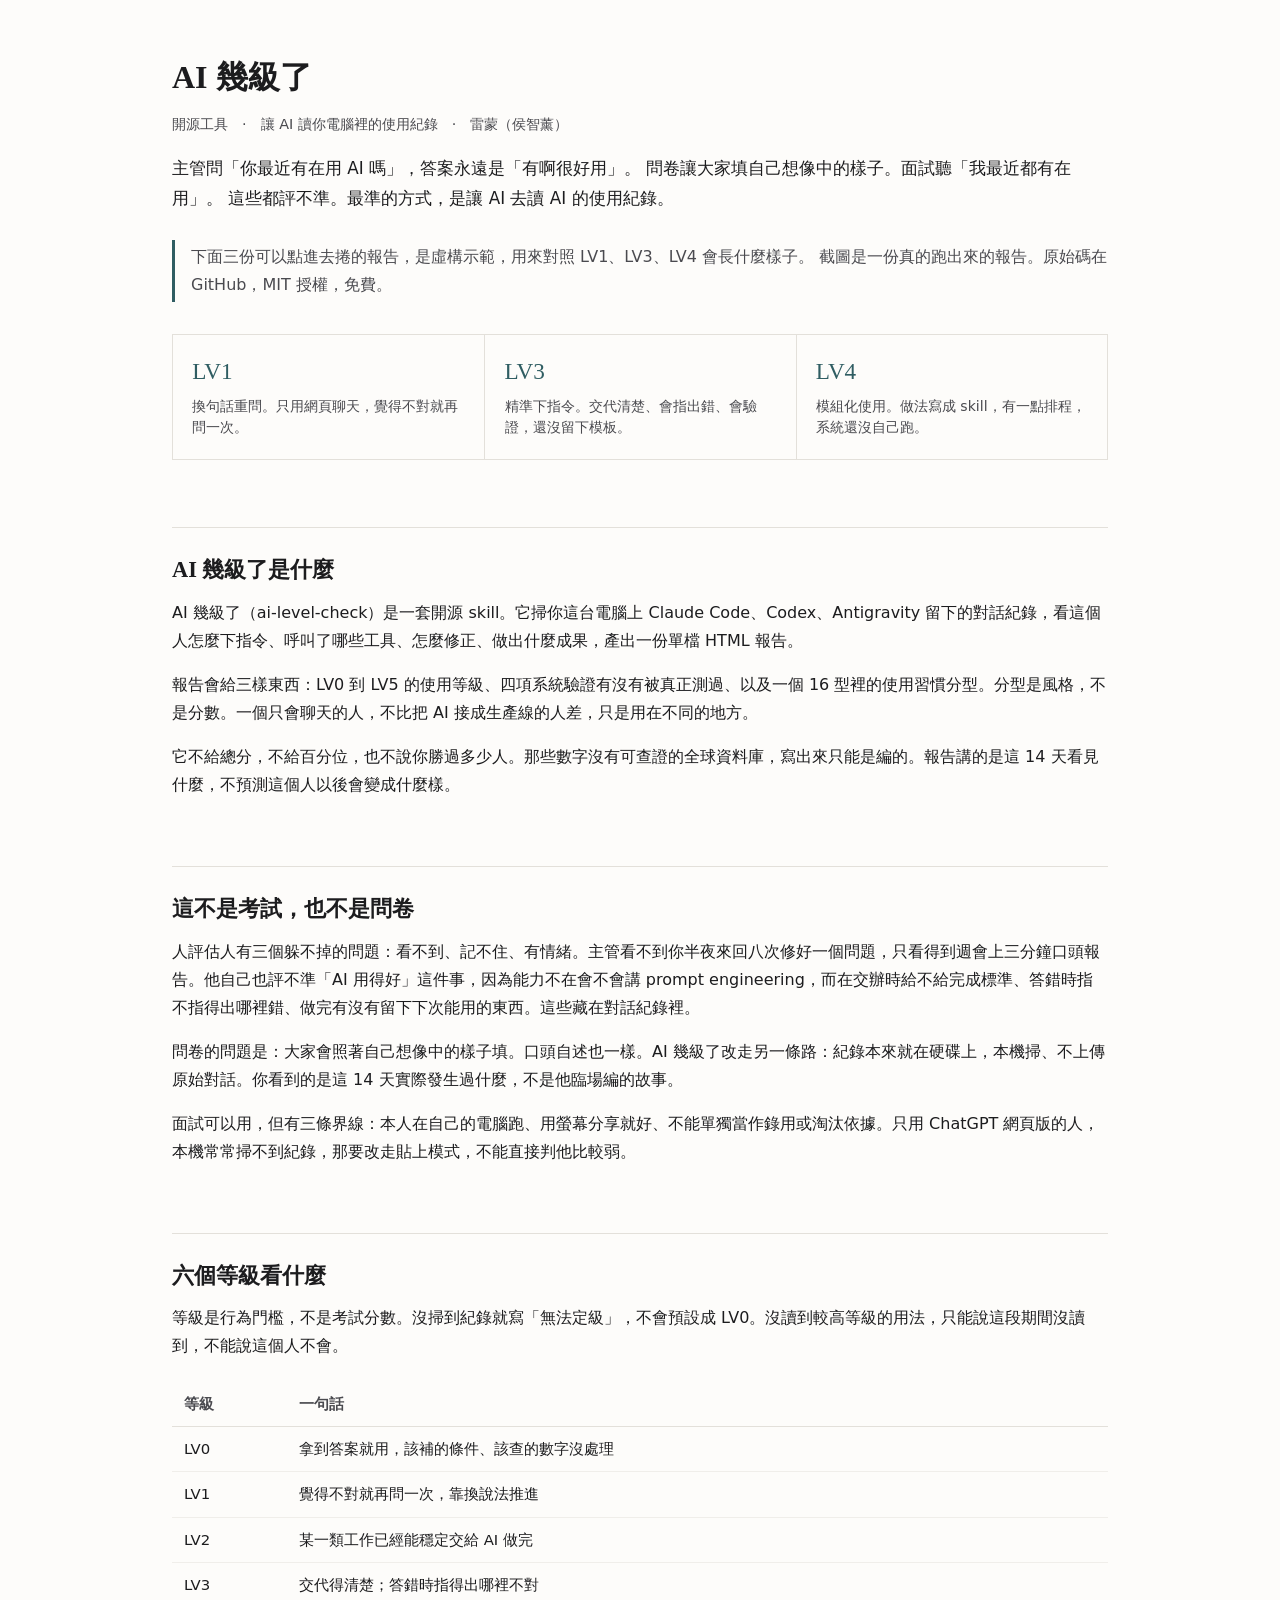
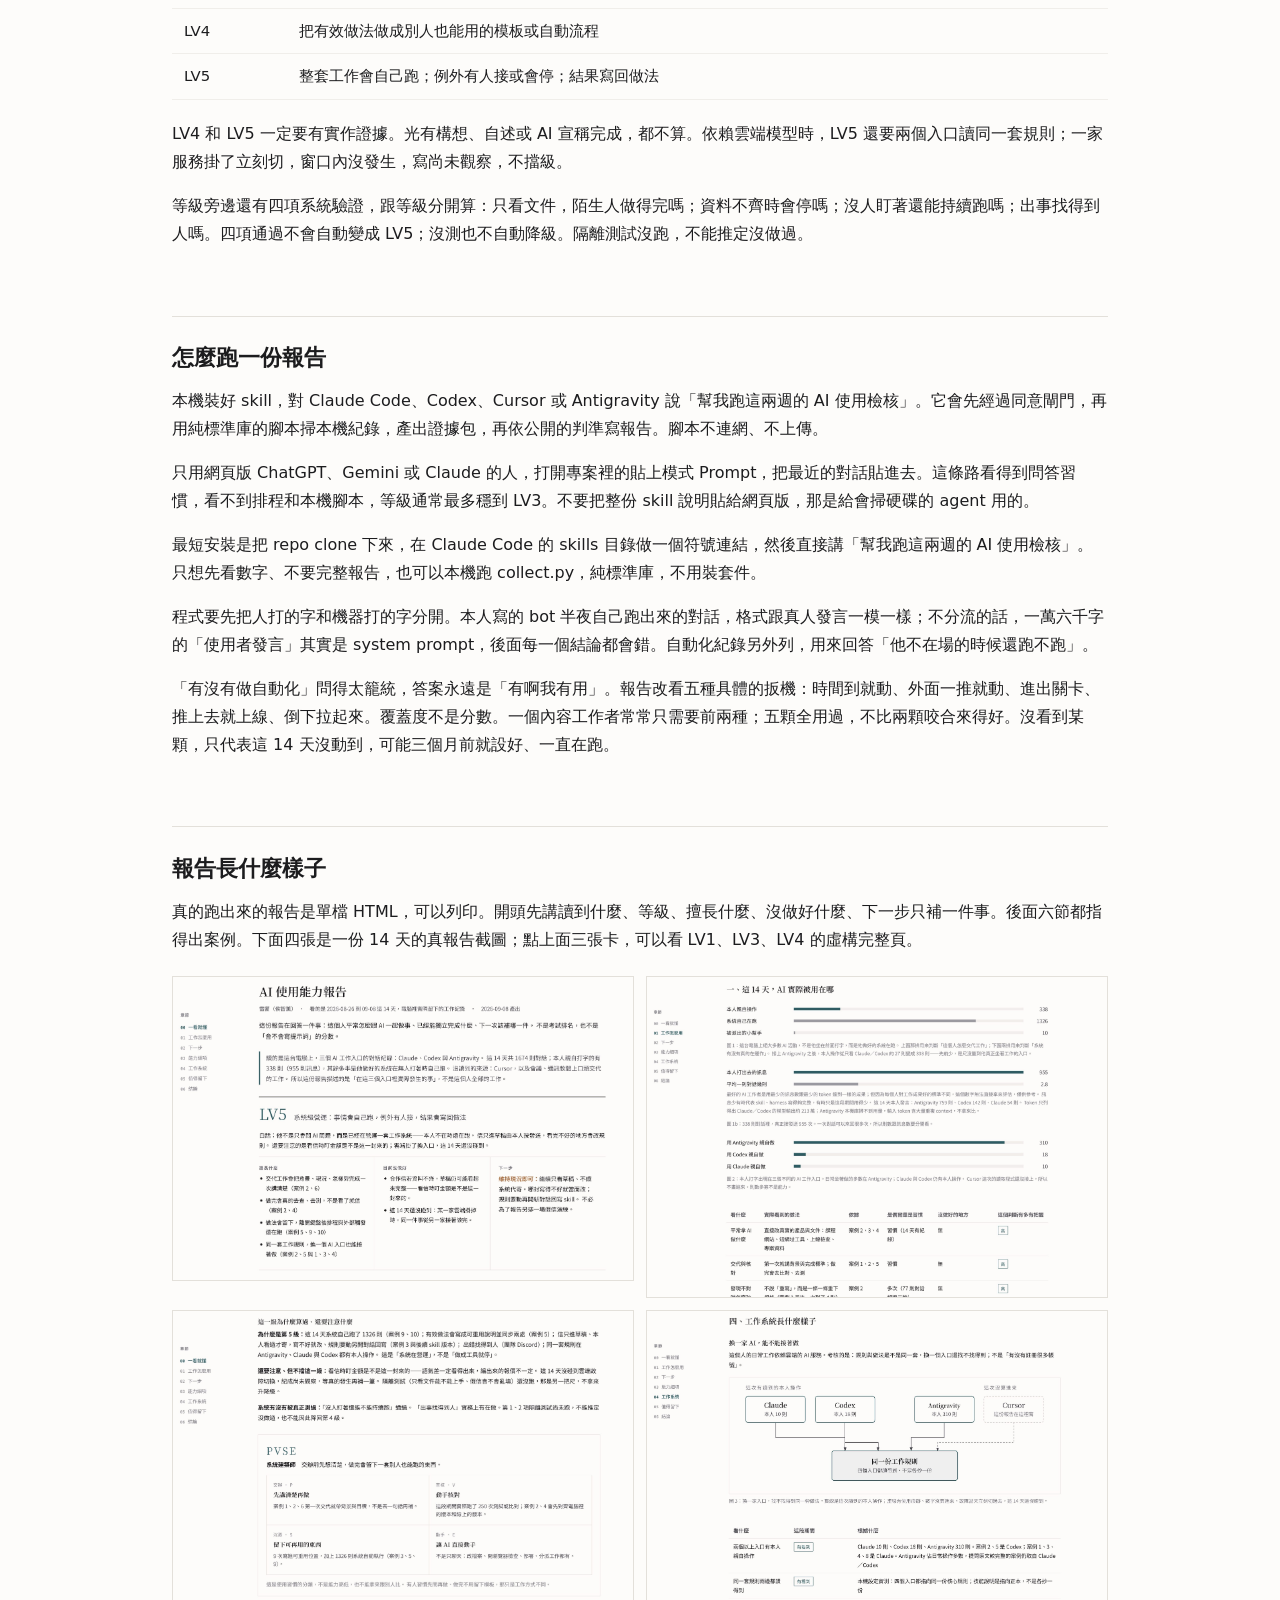
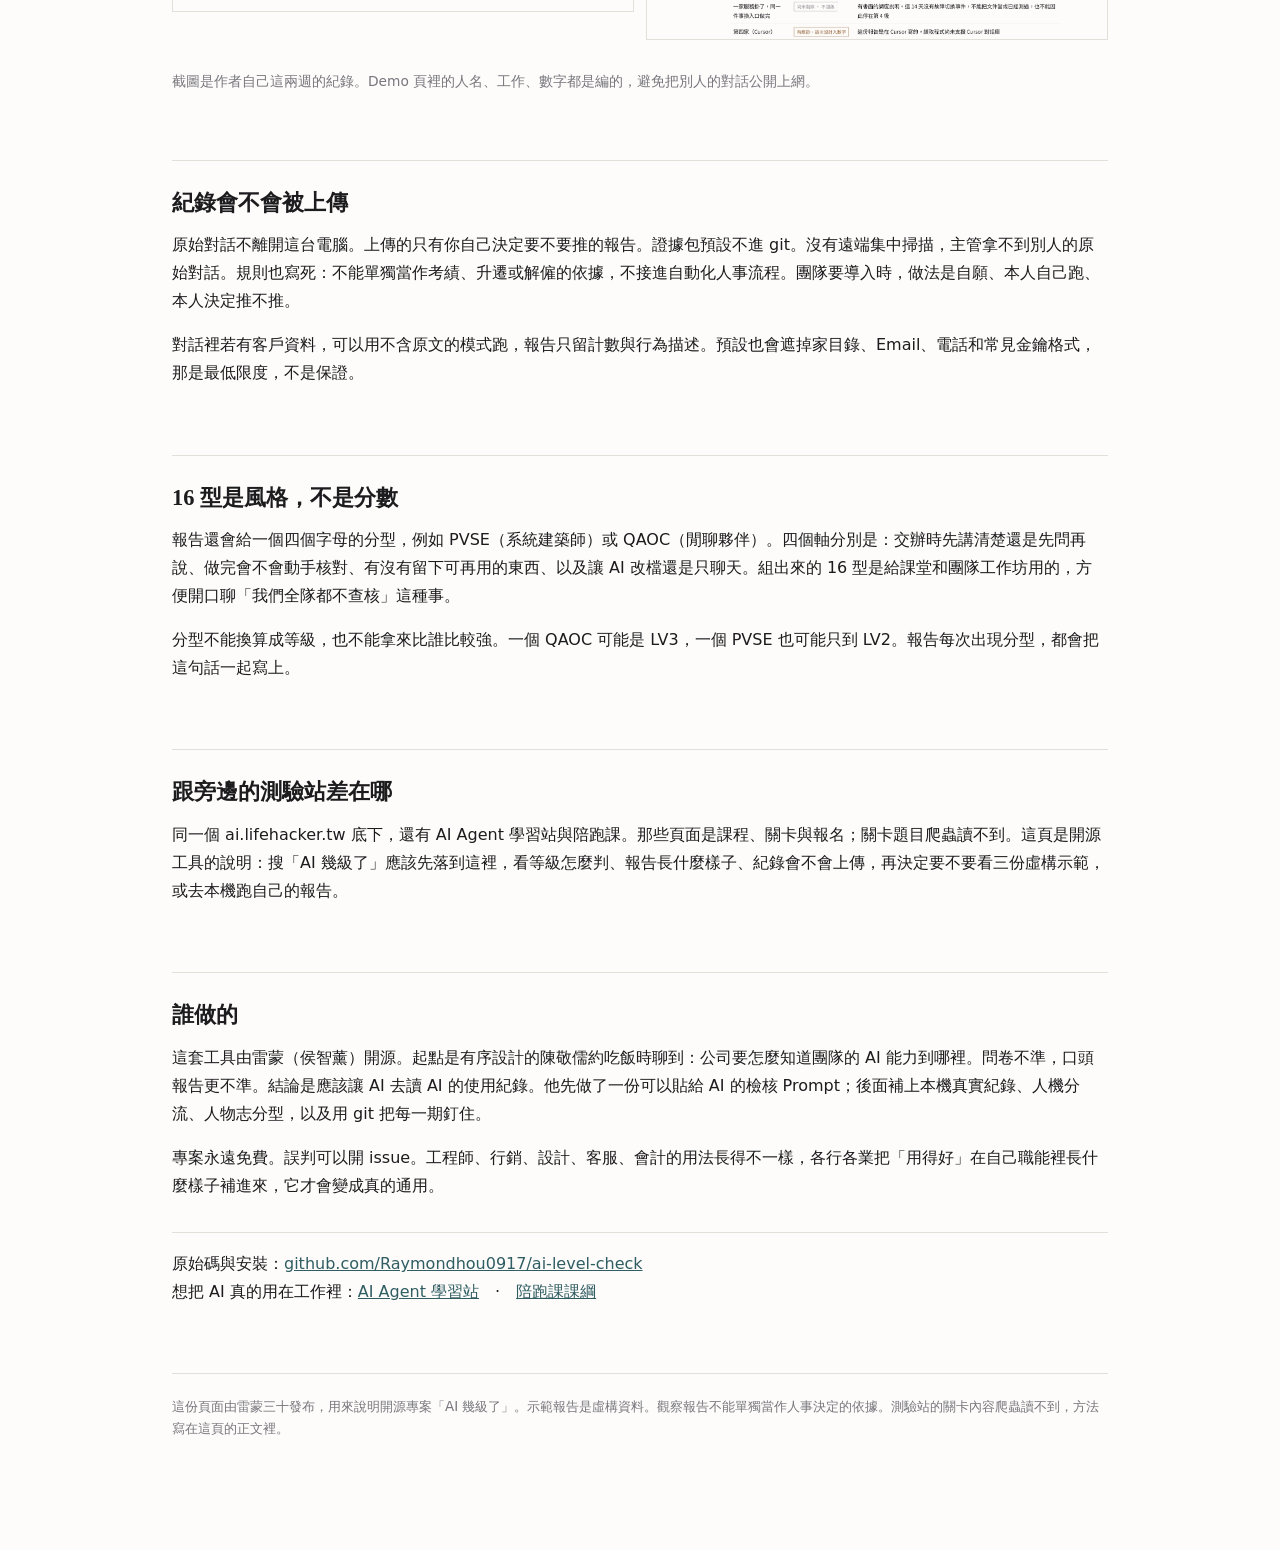
==== docs/index.html @ f547d90b "0.4.2：補公開 Demo 入口頁與 Antigravity 來源 讓「AI 幾級了」能被搜到、被引用；真報告與證據包仍不進版控。  Co-authored-by: Cursor <cursorag" ====
<!DOCTYPE html>
<html lang="zh-Hant">
<head>
<meta charset="utf-8">
<meta name="viewport" content="width=device-width, initial-scale=1">
<meta name="robots" content="index,follow">
<meta name="ai-content-signal" content="search=yes, ai-input=yes, ai-train=yes">
<meta name="description" content="AI 幾級了：讓 AI 去讀你電腦裡的使用紀錄，產出有案例、可追溯的能力報告。開源、免費，不是問卷也不是排名。">
<title>AI 幾級了｜讓 AI 讀你的使用紀錄</title>
<link rel="canonical" href="https://ai.lifehacker.tw/reports/ai-level-check-demo/">
<link rel="sitemap" type="application/xml" href="https://ai.lifehacker.tw/reports/ai-level-check-demo/sitemap.xml">
<meta property="og:type" content="website">
<meta property="og:locale" content="zh_TW">
<meta property="og:title" content="AI 幾級了｜讓 AI 讀你的使用紀錄">
<meta property="og:description" content="掃本機 Claude Code、Codex、Antigravity 的對話紀錄，產出 LV0–LV5 報告。開源免費，不是問卷。">
<meta property="og:url" content="https://ai.lifehacker.tw/reports/ai-level-check-demo/">
<meta property="og:image" content="https://ai.lifehacker.tw/reports/ai-level-check-demo/screenshots/01-overview.jpg">
<meta property="og:site_name" content="雷蒙三十">
<meta name="author" content="侯智薰（雷蒙）">
<link rel="stylesheet" href="assets/report.css">
<script type="application/ld+json">
{
  "@context": "https://schema.org",
  "@graph": [
    {
      "@type": "WebPage",
      "@id": "https://ai.lifehacker.tw/reports/ai-level-check-demo/#webpage",
      "url": "https://ai.lifehacker.tw/reports/ai-level-check-demo/",
      "name": "AI 幾級了",
      "inLanguage": "zh-Hant-TW",
      "description": "讓 AI 讀本機使用紀錄，產出有證據的 AI 使用能力報告。",
      "isPartOf": { "@id": "https://ai.lifehacker.tw/#website" },
      "author": { "@id": "https://raymondhouch.com/#person" },
      "publisher": { "@id": "https://lifehacker.tw/#organization" },
      "datePublished": "2026-09-08",
      "dateModified": "2026-09-08"
    },
    {
      "@type": "SoftwareSourceCode",
      "name": "AI 幾級了 ai-level-check",
      "codeRepository": "https://github.com/Raymondhou0917/ai-level-check",
      "license": "https://opensource.org/licenses/MIT",
      "programmingLanguage": "Python",
      "author": { "@id": "https://raymondhouch.com/#person" }
    },
    {
      "@type": "WebSite",
      "@id": "https://ai.lifehacker.tw/#website",
      "name": "AI Agent 學習站",
      "url": "https://ai.lifehacker.tw/",
      "inLanguage": "zh-Hant-TW",
      "publisher": { "@id": "https://lifehacker.tw/#organization" }
    },
    {
      "@type": "Organization",
      "@id": "https://lifehacker.tw/#organization",
      "name": "雷蒙三十",
      "url": "https://lifehacker.tw/",
      "founder": { "@id": "https://raymondhouch.com/#person" }
    },
    {
      "@type": "Person",
      "@id": "https://raymondhouch.com/#person",
      "name": "侯智薰",
      "alternateName": ["雷蒙", "Raymond Hou"],
      "url": "https://raymondhouch.com/",
      "jobTitle": "創辦人／數位工作顧問",
      "sameAs": [
        "https://raymondhouch.com/",
        "https://github.com/Raymondhou0917",
        "https://www.youtube.com/c/yuiraymond",
        "https://www.facebook.com/raymondhou0917/",
        "https://www.instagram.com/yuiraymond/",
        "https://www.threads.net/@raymond0917"
      ]
    }
  ]
}
</script>
</head>
<body>
<div class="wrap">
<header>
  <h1>AI 幾級了</h1>
  <p class="meta">開源工具　·　讓 AI 讀你電腦裡的使用紀錄　·　雷蒙（侯智薰）</p>
</header>

<p class="lede">
主管問「你最近有在用 AI 嗎」，答案永遠是「有啊很好用」。
問卷讓大家填自己想像中的樣子。面試聽「我最近都有在用」。
這些都評不準。最準的方式，是讓 AI 去讀 AI 的使用紀錄。
</p>

<p class="scope">
下面三份可以點進去捲的報告，是虛構示範，用來對照 LV1、LV3、LV4 會長什麼樣子。
截圖是一份真的跑出來的報告。原始碼在 GitHub，MIT 授權，免費。
</p>

<div class="demo-cards">
  <a href="lv1.html">
    <p class="lv">LV1</p>
    <p>換句話重問。只用網頁聊天，覺得不對就再問一次。</p>
  </a>
  <a href="lv3.html">
    <p class="lv">LV3</p>
    <p>精準下指令。交代清楚、會指出錯、會驗證，還沒留下模板。</p>
  </a>
  <a href="lv4.html">
    <p class="lv">LV4</p>
    <p>模組化使用。做法寫成 skill，有一點排程，系統還沒自己跑。</p>
  </a>
</div>

<h2 id="what">AI 幾級了是什麼</h2>
<p>
AI 幾級了（ai-level-check）是一套開源 skill。它掃你這台電腦上 Claude Code、Codex、Antigravity 留下的對話紀錄，看這個人怎麼下指令、呼叫了哪些工具、怎麼修正、做出什麼成果，產出一份單檔 HTML 報告。
</p>
<p>
報告會給三樣東西：LV0 到 LV5 的使用等級、四項系統驗證有沒有被真正測過、以及一個 16 型裡的使用習慣分型。分型是風格，不是分數。一個只會聊天的人，不比把 AI 接成生產線的人差，只是用在不同的地方。
</p>
<p>
它不給總分，不給百分位，也不說你勝過多少人。那些數字沒有可查證的全球資料庫，寫出來只能是編的。報告講的是這 14 天看見什麼，不預測這個人以後會變成什麼樣。
</p>

<h2 id="not-a-test">這不是考試，也不是問卷</h2>
<p>
人評估人有三個躲不掉的問題：看不到、記不住、有情緒。主管看不到你半夜來回八次修好一個問題，只看得到週會上三分鐘口頭報告。他自己也評不準「AI 用得好」這件事，因為能力不在會不會講 prompt engineering，而在交辦時給不給完成標準、答錯時指不指得出哪裡錯、做完有沒有留下下次能用的東西。這些藏在對話紀錄裡。
</p>
<p>
問卷的問題是：大家會照著自己想像中的樣子填。口頭自述也一樣。AI 幾級了改走另一條路：紀錄本來就在硬碟上，本機掃、不上傳原始對話。你看到的是這 14 天實際發生過什麼，不是他臨場編的故事。
</p>
<p>
面試可以用，但有三條界線：本人在自己的電腦跑、用螢幕分享就好、不能單獨當作錄用或淘汰依據。只用 ChatGPT 網頁版的人，本機常常掃不到紀錄，那要改走貼上模式，不能直接判他比較弱。
</p>

<h2 id="levels">六個等級看什麼</h2>
<p>
等級是行為門檻，不是考試分數。沒掃到紀錄就寫「無法定級」，不會預設成 LV0。沒讀到較高等級的用法，只能說這段期間沒讀到，不能說這個人不會。
</p>
<table>
<thead><tr><th>等級</th><th>一句話</th></tr></thead>
<tbody>
  <tr><td>LV0</td><td>拿到答案就用，該補的條件、該查的數字沒處理</td></tr>
  <tr><td>LV1</td><td>覺得不對就再問一次，靠換說法推進</td></tr>
  <tr><td>LV2</td><td>某一類工作已經能穩定交給 AI 做完</td></tr>
  <tr><td>LV3</td><td>交代得清楚；答錯時指得出哪裡不對</td></tr>
  <tr><td>LV4</td><td>把有效做法做成別人也能用的模板或自動流程</td></tr>
  <tr><td>LV5</td><td>整套工作會自己跑；例外有人接或會停；結果寫回做法</td></tr>
</tbody>
</table>
<p>
LV4 和 LV5 一定要有實作證據。光有構想、自述或 AI 宣稱完成，都不算。依賴雲端模型時，LV5 還要兩個入口讀同一套規則；一家服務掛了立刻切，窗口內沒發生，寫尚未觀察，不擋級。
</p>
<p>
等級旁邊還有四項系統驗證，跟等級分開算：只看文件，陌生人做得完嗎；資料不齊時會停嗎；沒人盯著還能持續跑嗎；出事找得到人嗎。四項通過不會自動變成 LV5；沒測也不自動降級。隔離測試沒跑，不能推定沒做過。
</p>

<h2 id="how">怎麼跑一份報告</h2>
<p>
本機裝好 skill，對 Claude Code、Codex、Cursor 或 Antigravity 說「幫我跑這兩週的 AI 使用檢核」。它會先經過同意閘門，再用純標準庫的腳本掃本機紀錄，產出證據包，再依公開的判準寫報告。腳本不連網、不上傳。
</p>
<p>
只用網頁版 ChatGPT、Gemini 或 Claude 的人，打開專案裡的貼上模式 Prompt，把最近的對話貼進去。這條路看得到問答習慣，看不到排程和本機腳本，等級通常最多穩到 LV3。不要把整份 skill 說明貼給網頁版，那是給會掃硬碟的 agent 用的。
</p>
<p>
最短安裝是把 repo clone 下來，在 Claude Code 的 skills 目錄做一個符號連結，然後直接講「幫我跑這兩週的 AI 使用檢核」。只想先看數字、不要完整報告，也可以本機跑 collect.py，純標準庫，不用裝套件。
</p>
<p>
程式要先把人打的字和機器打的字分開。本人寫的 bot 半夜自己跑出來的對話，格式跟真人發言一模一樣；不分流的話，一萬六千字的「使用者發言」其實是 system prompt，後面每一個結論都會錯。自動化紀錄另外列，用來回答「他不在場的時候還跑不跑」。
</p>
<p>
「有沒有做自動化」問得太籠統，答案永遠是「有啊我有用」。報告改看五種具體的扳機：時間到就動、外面一推就動、進出關卡、推上去就上線、倒下拉起來。覆蓋度不是分數。一個內容工作者常常只需要前兩種；五顆全用過，不比兩顆咬合來得好。沒看到某顆，只代表這 14 天沒動到，可能三個月前就設好、一直在跑。
</p>

<h2 id="look">報告長什麼樣子</h2>
<p>
真的跑出來的報告是單檔 HTML，可以列印。開頭先講讀到什麼、等級、擅長什麼、沒做好什麼、下一步只補一件事。後面六節都指得出案例。下面四張是一份 14 天的真報告截圖；點上面三張卡，可以看 LV1、LV3、LV4 的虛構完整頁。
</p>
<div class="shot-grid">
  <img src="screenshots/01-overview.jpg" alt="AI 幾級了報告總覽：等級、擅長什麼、沒做好、下一步">
  <img src="screenshots/02-usage.jpg" alt="這 14 天 AI 實際被用在哪：長條圖與做法表">
  <img src="screenshots/03-evaluation.jpg" alt="為什麼是這一級，以及使用習慣分型">
  <img src="screenshots/04-system.jpg" alt="同一套工作規則、多個 AI 入口的示意圖">
</div>
<p class="note">
截圖是作者自己這兩週的紀錄。Demo 頁裡的人名、工作、數字都是編的，避免把別人的對話公開上網。
</p>

<h2 id="privacy">紀錄會不會被上傳</h2>
<p>
原始對話不離開這台電腦。上傳的只有你自己決定要不要推的報告。證據包預設不進 git。沒有遠端集中掃描，主管拿不到別人的原始對話。規則也寫死：不能單獨當作考績、升遷或解僱的依據，不接進自動化人事流程。團隊要導入時，做法是自願、本人自己跑、本人決定推不推。
</p>
<p>
對話裡若有客戶資料，可以用不含原文的模式跑，報告只留計數與行為描述。預設也會遮掉家目錄、Email、電話和常見金鑰格式，那是最低限度，不是保證。
</p>

<h2 id="persona">16 型是風格，不是分數</h2>
<p>
報告還會給一個四個字母的分型，例如 PVSE（系統建築師）或 QAOC（閒聊夥伴）。四個軸分別是：交辦時先講清楚還是先問再說、做完會不會動手核對、有沒有留下可再用的東西、以及讓 AI 改檔還是只聊天。組出來的 16 型是給課堂和團隊工作坊用的，方便開口聊「我們全隊都不查核」這種事。
</p>
<p>
分型不能換算成等級，也不能拿來比誰比較強。一個 QAOC 可能是 LV3，一個 PVSE 也可能只到 LV2。報告每次出現分型，都會把這句話一起寫上。
</p>

<h2 id="vs-quiz">跟旁邊的測驗站差在哪</h2>
<p>
同一個 ai.lifehacker.tw 底下，還有 AI Agent 學習站與陪跑課。那些頁面是課程、關卡與報名；關卡題目爬蟲讀不到。這頁是開源工具的說明：搜「AI 幾級了」應該先落到這裡，看等級怎麼判、報告長什麼樣子、紀錄會不會上傳，再決定要不要看三份虛構示範，或去本機跑自己的報告。
</p>

<h2 id="who">誰做的</h2>
<p>
這套工具由雷蒙（侯智薰）開源。起點是有序設計的陳敬儒約吃飯時聊到：公司要怎麼知道團隊的 AI 能力到哪裡。問卷不準，口頭報告更不準。結論是應該讓 AI 去讀 AI 的使用紀錄。他先做了一份可以貼給 AI 的檢核 Prompt；後面補上本機真實紀錄、人機分流、人物志分型，以及用 git 把每一期釘住。
</p>
<p>
專案永遠免費。誤判可以開 issue。工程師、行銷、設計、客服、會計的用法長得不一樣，各行各業把「用得好」在自己職能裡長什麼樣子補進來，它才會變成真的通用。
</p>

<div class="cta-row">
  <p>
    原始碼與安裝：<a href="https://github.com/Raymondhou0917/ai-level-check">github.com/Raymondhou0917/ai-level-check</a><br>
    想把 AI 真的用在工作裡：<a href="https://ai.lifehacker.tw/">AI Agent 學習站</a>　·　<a href="https://ai.lifehacker.tw/course/">陪跑課課綱</a>
  </p>
</div>

<footer class="site-footer">
  <p>這份頁面由雷蒙三十發布，用來說明開源專案「AI 幾級了」。示範報告是虛構資料。觀察報告不能單獨當作人事決定的依據。測驗站的關卡內容爬蟲讀不到，方法寫在這頁的正文裡。</p>
</footer>
</div>
</body>
</html>
---- docs/assets/report.css ----
/* 從正式報告抽出的樣式；Demo 三份共用。 */

  :root{
    --ink:#1c1c1e; --ink-2:#4a4a4f; --ink-3:#77777d;
    --paper:#fdfcfa; --line:#e3e0da; --line-2:#f0eeea;
    --accent:#2f5d62; --warn:#b06a3b; --muted:#9a9aa0;
    --serif:"Noto Serif TC","Songti TC",Georgia,serif;
    --sans:"Noto Sans TC","PingFang TC","Hiragino Sans",system-ui,sans-serif;
  }
  *{box-sizing:border-box}
  html{scroll-behavior:smooth}
  body{margin:0;background:var(--paper);color:var(--ink);
       font:16px/1.75 var(--sans);-webkit-font-smoothing:antialiased}
  .wrap{max-width:1000px;margin:0 auto;padding:56px 32px 96px}
  h1,h2,h3{font-family:var(--serif);font-weight:600;line-height:1.35}
  h1{font-size:2rem;margin:0 0 .4em}
  h2{font-size:1.4rem;margin:3em 0 .6em;padding-top:1.2em;border-top:1px solid var(--line);
     scroll-margin-top:24px}
  h3{font-size:1.08rem;margin:2em 0 .5em}
  header{scroll-margin-top:24px}
  p{margin:0 0 1em}
  a{color:var(--accent)}
  small,.note{font-size:.86rem;color:var(--ink-3)}
  .meta{font-size:.9rem;color:var(--ink-2);margin-bottom:1.2em}
  .lede{font-size:1.05rem;color:var(--ink);margin:0 0 1.6em}
  .scope{border-left:3px solid var(--accent);padding:.2em 0 .2em 1em;margin:0 0 2em;color:var(--ink-2)}
  .verdict{display:flex;flex-wrap:wrap;gap:1.2em;align-items:baseline;
           padding:1.4em 0 1.1em;border-top:2px solid var(--ink)}
  .verdict .lv{font-family:var(--serif);font-size:2.6rem;line-height:1;color:var(--accent)}
  .verdict .name{font-size:1.12rem;color:var(--ink-2)}
  .verdict .gap{flex:1 1 100%;font-size:.98rem;color:var(--ink);margin:0}
  .glance{display:grid;grid-template-columns:1fr 1fr 1fr;gap:0;
          margin:0 0 2.4em;border-top:1px solid var(--line);border-bottom:1px solid var(--line)}
  .glance>section{padding:1.3em 1.4em 1.4em 0}
  .glance>section+section{border-left:1px solid var(--line);padding-left:1.4em}
  .glance h3{font-family:var(--sans);font-size:.72rem;font-weight:700;letter-spacing:.12em;
             text-transform:uppercase;color:var(--ink-3);margin:0 0 .7em;padding:0;border:0}
  .glance ul{margin:0;padding:0 0 0 1.1em}
  .glance li{margin:0 0 .45em;font-size:.94rem}
  .glance .do{margin:0;font-size:.98rem;color:var(--ink)}
  .glance .do b{color:var(--warn);font-weight:600}
  .ladder{list-style:none;margin:1.6em 0;padding:0;border-top:1px solid var(--line-2)}
  .ladder li{display:grid;grid-template-columns:5.5em 1fr;gap:1em;
             padding:.7em 0;border-bottom:1px solid var(--line-2);color:var(--ink-3)}
  .ladder li b{font-family:var(--serif);font-weight:600}
  .ladder li.on{color:var(--ink);background:linear-gradient(90deg,rgba(47,93,98,.07),transparent)}
  .ladder li.on b{color:var(--accent)}
  .ladder li.on>span::after{content:"　← 目前在這裡";font-size:.82rem;color:var(--accent);white-space:nowrap}
  .ladder li.part>span::after{content:"　← 做到一部分";font-size:.82rem;color:var(--warn);white-space:nowrap}
  .persona{margin:2em 0;padding:1.2em 1.4em;border:1px solid var(--line);border-radius:2px}
  .persona .code{font-family:var(--serif);font-size:1.7rem;letter-spacing:.14em;color:var(--accent)}
  .persona .disclaimer{margin:.9em 0 0;font-size:.88rem;color:var(--ink-3)}
  .axes{list-style:none;margin:1em 0 0;padding:0;font-size:.94rem}
  .axes li{padding:.35em 0;border-bottom:1px solid var(--line-2)}
  .axes li:last-child{border-bottom:0}
  table{width:100%;border-collapse:collapse;margin:1.4em 0;font-size:.93rem}
  th,td{text-align:left;vertical-align:top;padding:.62em .8em;border-bottom:1px solid var(--line-2)}
  th{font-weight:600;color:var(--ink-2);border-bottom:1px solid var(--line)}
  td.num,th.num{text-align:right;font-variant-numeric:tabular-nums}
  .scroll{overflow-x:auto}
  .scroll table{min-width:640px}
  .scroll.wide table{min-width:900px}
  .scroll.wide th{white-space:nowrap}
  .tag{display:inline-block;padding:.1em .6em;border-radius:2px;font-size:.79rem;
       border:1px solid currentColor;white-space:nowrap}
  .tag.high{color:var(--accent)} .tag.warn{color:var(--warn)} .tag.na{color:var(--muted)}
  details{margin:1em 0;padding:.4em 0;border-top:1px solid var(--line-2)}
  summary{cursor:pointer;font-size:.92rem;color:var(--ink-2)}
  .cases{margin:1.6em 0 2em;padding:.2em 0;border-top:1px solid var(--line);border-bottom:1px solid var(--line)}
  .cases>summary{font-size:1rem;font-weight:600;color:var(--ink);padding:.7em 0}
  .case-table{margin:.4em 0 1em;font-size:.9rem}
  .case-table th{font-size:.75rem;letter-spacing:.06em;text-transform:uppercase;color:var(--ink-3)}
  .case-table .n{font-family:var(--serif);font-weight:600;color:var(--accent);width:2.4em}
  .case-table .who,.case-table .src,.case-table .dt{white-space:nowrap;font-size:.82rem;color:var(--ink-3)}
  .case-table tr.auto td{background:var(--line-2)}
  .case-table .g{font-size:.75rem;letter-spacing:.08em;text-transform:uppercase;color:var(--ink-3);
                 background:var(--line-2)}
  .bento-axes{display:grid;grid-template-columns:1fr 1fr;gap:0;margin:1em 0 0;border:1px solid var(--line)}
  .bento-axes article{padding:1em 1.15em 1.2em}
  .bento-axes article:nth-child(-n+2){border-bottom:1px solid var(--line)}
  .bento-axes article:nth-child(odd){border-right:1px solid var(--line)}
  .bento-axes .k{font-size:.7rem;letter-spacing:.12em;text-transform:uppercase;color:var(--ink-3);margin:0}
  .bento-axes h4{font-family:var(--serif);font-size:1.02rem;margin:.28em 0 .35em;font-weight:600}
  .bento-axes p{margin:0;font-size:.88rem;color:var(--ink-2);line-height:1.55}
  .gear-row,.check-row{display:grid;gap:8px;margin:1.1em 0;width:100%;max-width:100%;
                       min-width:0;box-sizing:border-box}
  .gear-row{grid-template-columns:repeat(5,minmax(0,1fr))}
  .check-row{grid-template-columns:repeat(4,minmax(0,1fr));margin:1em 0 1.2em}
  .gear,.check{min-width:0;border:1px solid var(--line);padding:.85em .7em .95em;
               display:flex;flex-direction:column;box-sizing:border-box}
  .gear{min-height:118px}
  .gear.on,.check.on{border-color:var(--accent);background:rgba(47,93,98,.05)}
  .gear .st,.check .st{font-size:.68rem;letter-spacing:.08em;color:var(--ink-3);
                       min-height:2.6em;line-height:1.35;margin:0}
  .gear.on .st,.check.on .st{color:var(--accent)}
  .gear h4,.check h4{font-family:var(--serif);font-size:.92rem;margin:.35em 0 .3em;
                     font-weight:600;overflow-wrap:anywhere}
  .check h4{margin:.3em 0 0;font-size:.9rem}
  .gear p{margin:0;font-size:.78rem;color:var(--ink-3);line-height:1.45;overflow-wrap:anywhere}
  .diag{width:100%;height:auto;display:block}
  figure.viz{margin:1.4em 0 1.8em}
  figure.viz .diag{border:1px solid var(--line);background:var(--paper)}
  @media (max-width:800px){
    .bento-axes{grid-template-columns:1fr}
    .bento-axes article:nth-child(odd){border-right:0}
    .bento-axes article:nth-child(-n+3){border-bottom:1px solid var(--line)}
    .gear-row,.check-row{grid-template-columns:1fr 1fr}
    .case-table .who,.case-table .src,.case-table .dt{white-space:normal}
  }
  @media (max-width:640px){
    .gear-row,.check-row{grid-template-columns:1fr}
  }
  blockquote{margin:1em 0;padding-left:1em;border-left:2px solid var(--line);
             color:var(--ink-2);font-size:.93rem}
  pre.ascii{font:12px/1.45 ui-monospace,SFMono-Regular,Menlo,monospace;
            background:var(--line-2);padding:1em 1.1em;overflow-x:auto;
            border-radius:2px;color:var(--ink)}
  .toc{position:fixed;left:24px;top:100px;width:156px;z-index:50}
  .toc .t{font:700 .68rem ui-monospace,monospace;letter-spacing:.1em;color:var(--ink-3);
          text-transform:uppercase;margin-bottom:11px}
  .toc a{display:flex;gap:8px;align-items:baseline;text-decoration:none;color:var(--ink-3);
         font-size:.79rem;line-height:1.4;padding:5px 0;transition:color .15s}
  .toc a .tn{font:600 .68rem ui-monospace,monospace;flex:none;opacity:.7}
  .toc a:hover{color:var(--ink-2)}
  .toc a.on{color:var(--accent);font-weight:600}
  .toc a.on .tn{opacity:1;color:var(--accent)}
  .toc-btn{display:none}
  figure{margin:1.6em 0}
  figcaption{font-size:.85rem;color:var(--ink-3);margin-top:.5em}
  .bars{list-style:none;margin:0;padding:0;font-size:.92rem}
  .bars li{display:grid;grid-template-columns:12.5em 1fr 4em;gap:.8em;align-items:center;
           padding:.3em 0}
  .bars .track{height:8px;background:var(--line-2);position:relative}
  .bars .fill{position:absolute;inset:0 auto 0 0;background:var(--accent)}
  .bars .fill.dim{background:var(--muted)}
  .bars .v{text-align:right;font-variant-numeric:tabular-nums;color:var(--ink-2)}
  .site-footer{margin-top:5em;padding-top:1.6em;border-top:1px solid var(--line);
               font-size:.84rem;color:var(--ink-3);line-height:1.65}
  .site-footer .ext{margin:.35em 0 0;font-family:ui-monospace,monospace;font-size:.78rem;
                    letter-spacing:.04em;color:var(--muted)}
  .site-footer a{color:var(--ink-2);text-decoration:none;border-bottom:1px solid var(--line)}
  .site-footer a:hover{color:var(--accent);border-bottom-color:var(--accent)}
  @media (max-width:1400px){
    .toc{position:fixed;left:auto;right:22px;bottom:78px;top:auto;width:auto;max-width:220px;
         background:var(--paper);border:1px solid var(--line);border-radius:11px;padding:14px 16px;
         box-shadow:0 8px 24px rgba(28,28,30,.12)}
    .toc[hidden]{display:none}
    .toc-btn{display:inline-flex;align-items:center;position:fixed;right:22px;bottom:22px;z-index:51;
             font:600 .8rem var(--sans);background:var(--paper);color:var(--ink);
             border:1px solid var(--line);border-radius:999px;padding:9px 15px;cursor:pointer;
             box-shadow:0 8px 24px rgba(28,28,30,.12)}
  }
  @media (max-width:800px){
    .glance{grid-template-columns:1fr}
    .glance>section+section{border-left:0;border-top:1px solid var(--line);padding-left:0}
  }
  @media (max-width:640px){
    .wrap{padding:32px 18px 64px}
    h1{font-size:1.5rem}
    .ladder li{grid-template-columns:1fr;gap:.2em}
    .verdict .lv{font-size:2rem}
    .bars li{grid-template-columns:1fr;gap:.2em}
    .bars .v{text-align:left}
  }
  @media print{
    html{scroll-behavior:auto}
    body{background:#fff}
    .wrap{max-width:none;padding:0}
    .toc,.toc-btn{display:none}
    h2{page-break-before:always;break-before:page}
    h2:first-of-type{page-break-before:auto;break-before:auto}
    details{display:block!important}
    details>*{display:block!important}
    summary{display:none}
    table,figure,.persona,.glance,.bento-axes,.gear-row,.check-row{page-break-inside:avoid;break-inside:avoid}
    @page{size:A4 portrait;margin:18mm 16mm}
  }

  .demo-banner{margin:0 0 1.6em;padding:.7em 1em;border:1px solid var(--line);background:var(--line-2);
               font-size:.88rem;color:var(--ink-2)}
  .demo-banner b{color:var(--warn);font-weight:600}
  .toc{width:168px;top:72px}
  .toc .t + .t{margin-top:14px}
  .toc a.demo{font-size:.78rem}
  .toc a.demo .tn{letter-spacing:0}
  .toc a.demo.current{color:var(--accent);font-weight:600}
  .toc a.demo.current .tn{opacity:1;color:var(--accent)}
  .demo-cards{display:grid;grid-template-columns:1fr 1fr 1fr;gap:0;margin:1.6em 0 2em;
              border:1px solid var(--line)}
  .demo-cards a{display:block;padding:1.15em 1.2em 1.25em;text-decoration:none;color:inherit}
  .demo-cards a+a{border-left:1px solid var(--line)}
  .demo-cards .lv{font-family:var(--serif);font-size:1.45rem;color:var(--accent);margin:0 0 .25em}
  .demo-cards p{margin:0;font-size:.88rem;color:var(--ink-2);line-height:1.55}
  .shot-grid{display:grid;grid-template-columns:1fr 1fr;gap:12px;margin:1.4em 0 1.8em}
  .shot-grid img{width:100%;height:auto;border:1px solid var(--line);background:var(--paper)}
  .cta-row{margin:2em 0 0;padding:1.1em 0 0;border-top:1px solid var(--line)}
  @media (max-width:800px){
    .demo-cards{grid-template-columns:1fr}
    .demo-cards a+a{border-left:0;border-top:1px solid var(--line)}
    .shot-grid{grid-template-columns:1fr}
  }
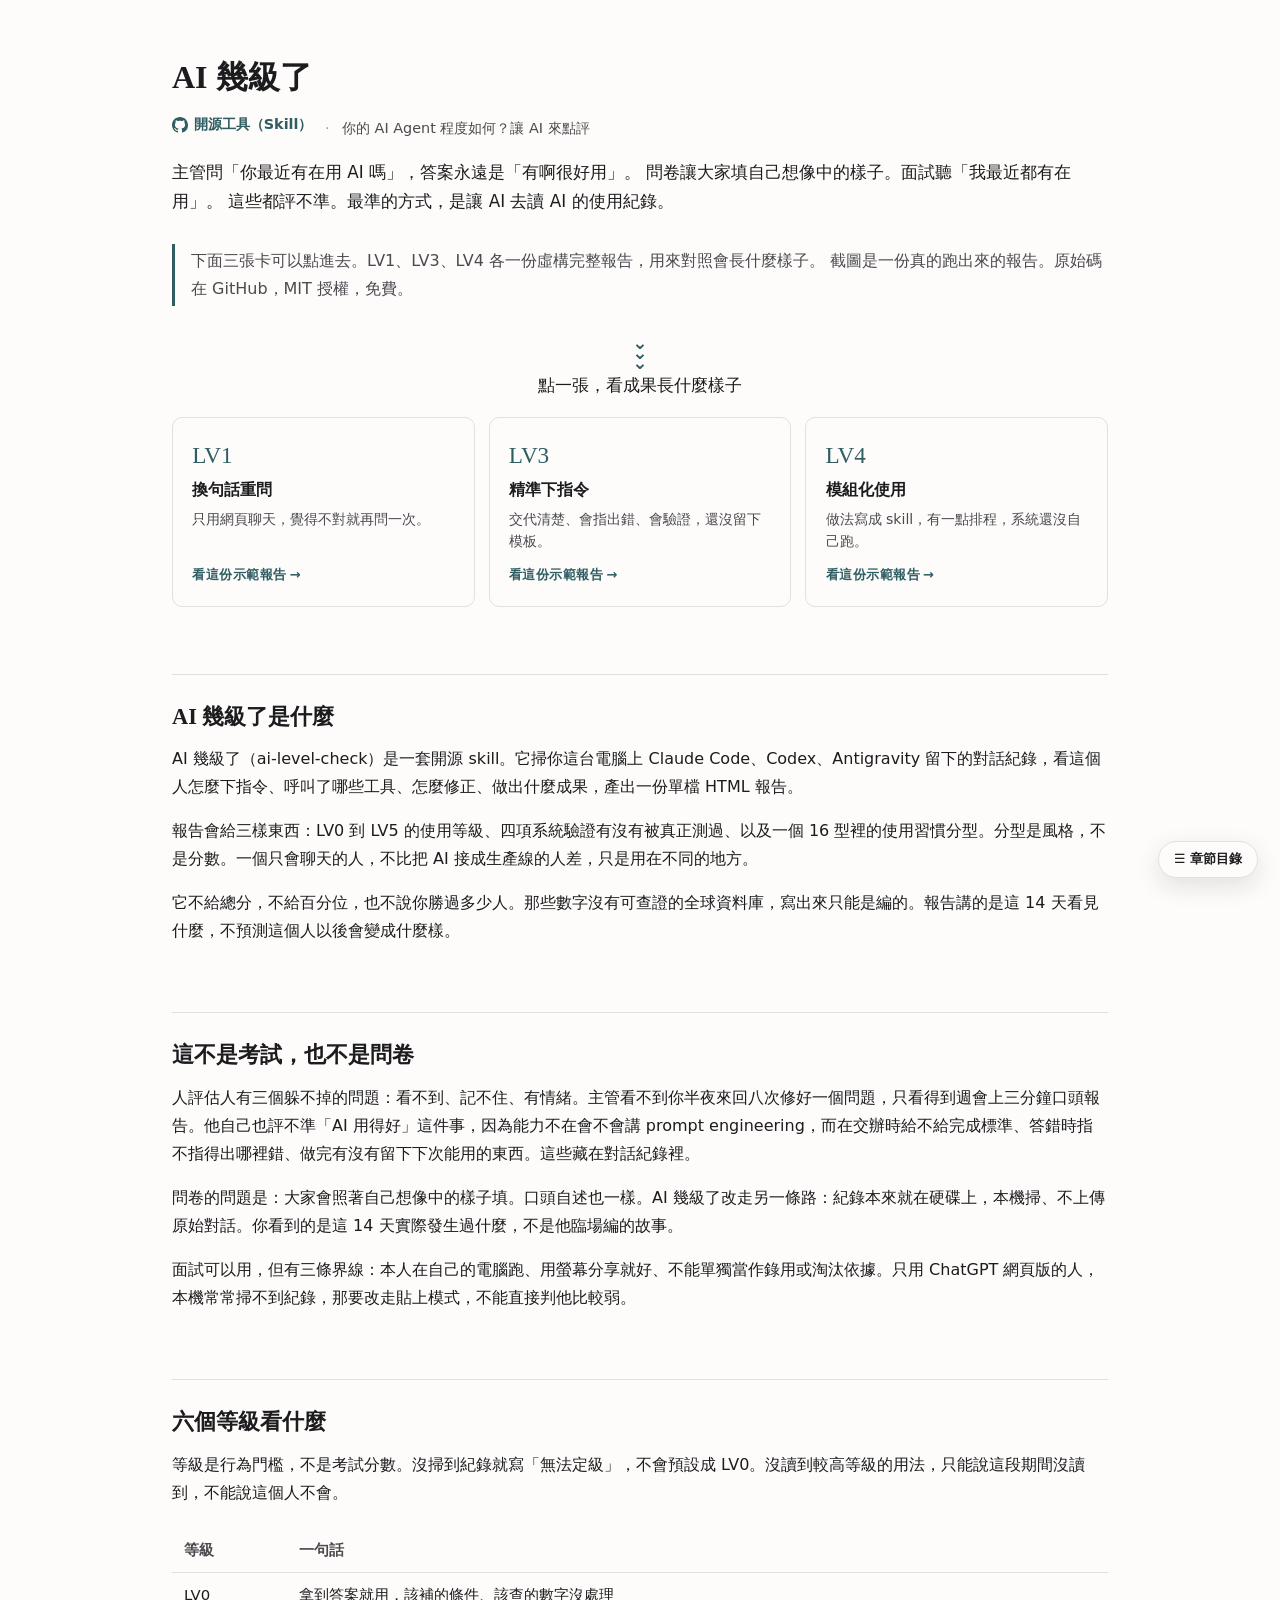
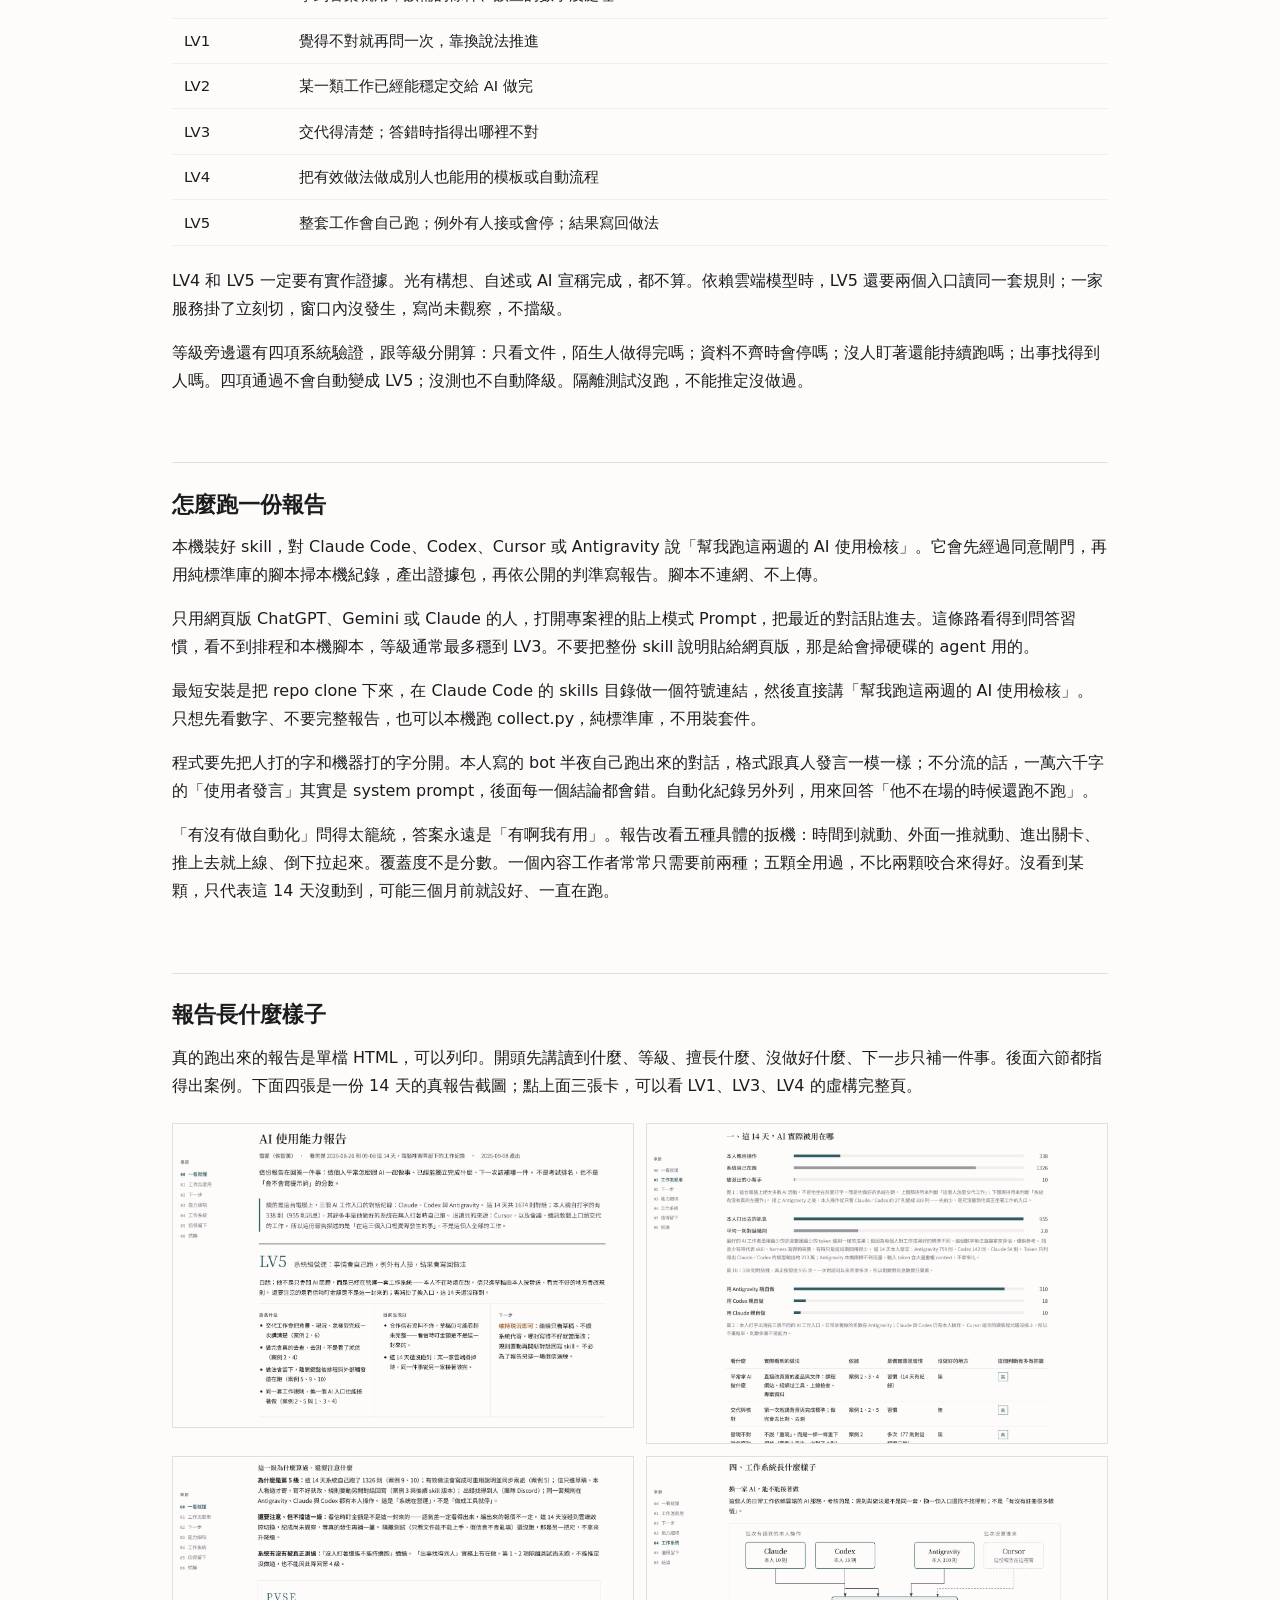
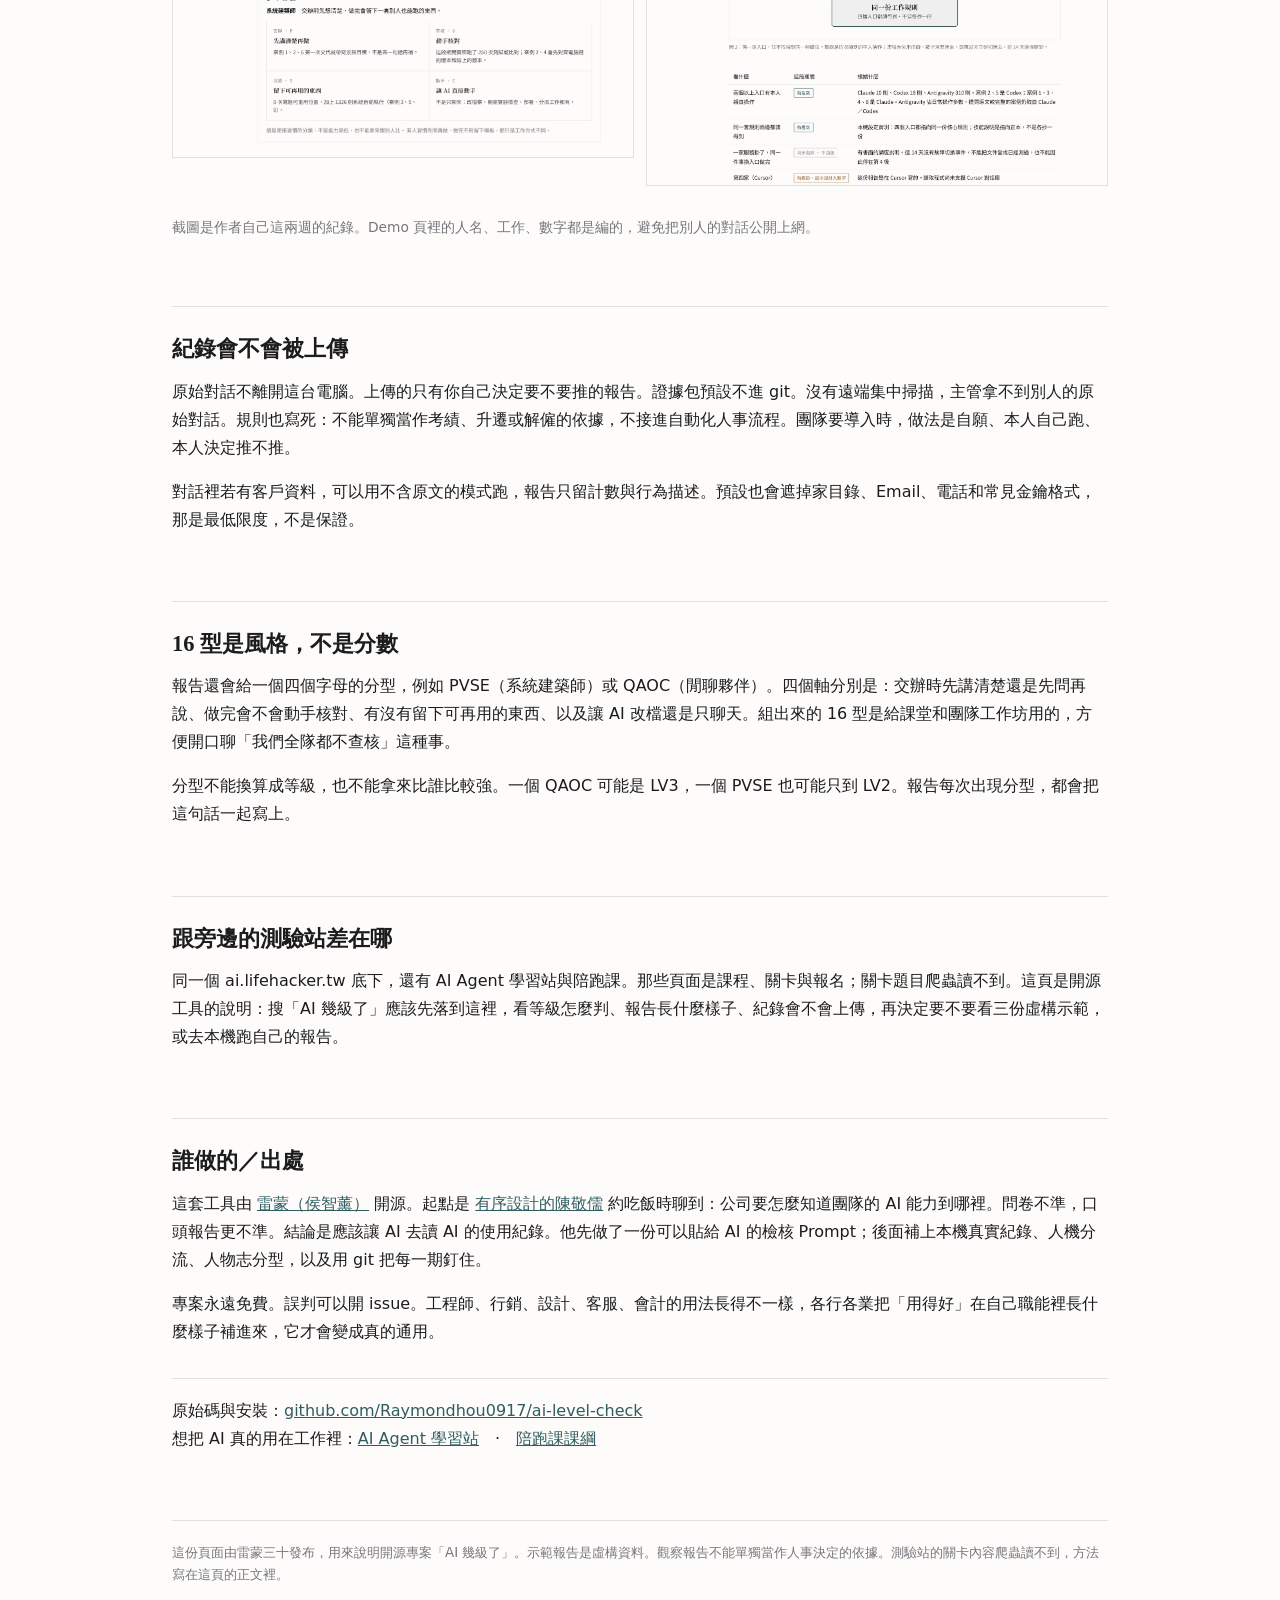
==== commit 236a24b4: "0.4.3：入口頁更好點、README 改指公開 Demo 並加英文版 拿掉本機 http.server；英文讀者走 README.en.md。真報告仍不進版控。  Co-authored-by: C" ====
--- a/docs/index.html
+++ b/docs/index.html
@@ -6,12 +6,12 @@
 <meta name="robots" content="index,follow">
 <meta name="ai-content-signal" content="search=yes, ai-input=yes, ai-train=yes">
 <meta name="description" content="AI 幾級了：讓 AI 去讀你電腦裡的使用紀錄，產出有案例、可追溯的能力報告。開源、免費，不是問卷也不是排名。">
-<title>AI 幾級了｜讓 AI 讀你的使用紀錄</title>
+<title>AI 幾級了｜你的 AI Agent 程度如何</title>
 <link rel="canonical" href="https://ai.lifehacker.tw/reports/ai-level-check-demo/">
 <link rel="sitemap" type="application/xml" href="https://ai.lifehacker.tw/reports/ai-level-check-demo/sitemap.xml">
 <meta property="og:type" content="website">
 <meta property="og:locale" content="zh_TW">
-<meta property="og:title" content="AI 幾級了｜讓 AI 讀你的使用紀錄">
+<meta property="og:title" content="AI 幾級了｜你的 AI Agent 程度如何">
 <meta property="og:description" content="掃本機 Claude Code、Codex、Antigravity 的對話紀錄，產出 LV0–LV5 報告。開源免費，不是問卷。">
 <meta property="og:url" content="https://ai.lifehacker.tw/reports/ai-level-check-demo/">
 <meta property="og:image" content="https://ai.lifehacker.tw/reports/ai-level-check-demo/screenshots/01-overview.jpg">
@@ -33,7 +33,7 @@
       "author": { "@id": "https://raymondhouch.com/#person" },
       "publisher": { "@id": "https://lifehacker.tw/#organization" },
       "datePublished": "2026-09-08",
-      "dateModified": "2026-09-08"
+      "dateModified": "2026-09-08T13:10+08:00"
     },
     {
       "@type": "SoftwareSourceCode",
@@ -78,11 +78,36 @@
 }
 </script>
 </head>
-<body>
+<body class="hub">
+<button class="toc-btn" id="toc-btn" type="button">☰ 章節目錄</button>
+<nav class="toc" id="toc" aria-label="示範與章節目錄">
+  <div class="t">示範切換</div>
+  <a class="demo current" href="index.html"><span class="tn">⌂</span>入口</a>
+  <a class="demo" href="lv1.html"><span class="tn">1</span>Demo 1 · LV1</a>
+  <a class="demo" href="lv3.html"><span class="tn">2</span>Demo 2 · LV3</a>
+  <a class="demo" href="lv4.html"><span class="tn">3</span>Demo 3 · LV4</a>
+  <div class="t">章節</div>
+  <a href="#what"><span class="tn">01</span>是什麼</a>
+  <a href="#not-a-test"><span class="tn">02</span>不是考試</a>
+  <a href="#levels"><span class="tn">03</span>六個等級</a>
+  <a href="#how"><span class="tn">04</span>怎麼跑</a>
+  <a href="#look"><span class="tn">05</span>長什麼樣子</a>
+  <a href="#privacy"><span class="tn">06</span>會不會上傳</a>
+  <a href="#persona"><span class="tn">07</span>16 型</a>
+  <a href="#vs-quiz"><span class="tn">08</span>跟測驗差在哪</a>
+  <a href="#who"><span class="tn">09</span>誰做的</a>
+</nav>
 <div class="wrap">
-<header>
+<header id="top">
   <h1>AI 幾級了</h1>
-  <p class="meta">開源工具　·　讓 AI 讀你電腦裡的使用紀錄　·　雷蒙（侯智薰）</p>
+  <p class="meta">
+    <a class="repo-link" href="https://github.com/Raymondhou0917/ai-level-check">
+      <svg viewBox="0 0 16 16" width="16" height="16" aria-hidden="true"><path fill="currentColor" d="M8 0C3.58 0 0 3.58 0 8c0 3.54 2.29 6.53 5.47 7.59.4.07.55-.17.55-.38 0-.19-.01-.82-.01-1.49-2.01.37-2.53-.49-2.69-.94-.09-.23-.48-.94-.82-1.13-.28-.15-.68-.52-.01-.53.63-.01 1.08.58 1.23.82.72 1.21 1.87.87 2.33.66.07-.52.28-.87.51-1.07-1.78-.2-3.64-.89-3.64-3.95 0-.87.31-1.59.82-2.15-.08-.2-.36-1.02.08-2.12 0 0 .67-.21 2.2.82.64-.18 1.32-.27 2-.27s1.36.09 2 .27c1.53-1.04 2.2-.82 2.2-.82.44 1.1.16 1.92.08 2.12.51.56.82 1.27.82 2.15 0 3.07-1.87 3.75-3.65 3.95.29.25.54.73.54 1.48 0 1.07-.01 1.93-.01 2.2 0 .21.15.46.55.38A8.01 8.01 0 0 0 16 8c0-4.42-3.58-8-8-8"/></svg>
+      開源工具（Skill）
+    </a>
+    <span class="meta-dot" aria-hidden="true">·</span>
+    你的 AI Agent 程度如何？讓 AI 來點評
+  </p>
 </header>
 
 <p class="lede">
@@ -92,22 +117,34 @@
 </p>
 
 <p class="scope">
-下面三份可以點進去捲的報告，是虛構示範，用來對照 LV1、LV3、LV4 會長什麼樣子。
+下面三張卡可以點進去。LV1、LV3、LV4 各一份虛構完整報告，用來對照會長什麼樣子。
 截圖是一份真的跑出來的報告。原始碼在 GitHub，MIT 授權，免費。
 </p>
 
-<div class="demo-cards">
-  <a href="lv1.html">
+<div class="demo-hint" aria-hidden="true">
+  <span class="chevron-flow">⌄</span>
+  <span class="chevron-flow" style="animation-delay:.18s">⌄</span>
+  <span class="chevron-flow" style="animation-delay:.36s">⌄</span>
+</div>
+<p class="demo-lead">點一張，看成果長什麼樣子</p>
+<div class="demo-cards" id="demos">
+  <a class="card-lift" href="lv1.html">
     <p class="lv">LV1</p>
-    <p>換句話重問。只用網頁聊天，覺得不對就再問一次。</p>
+    <p class="name">換句話重問</p>
+    <p>只用網頁聊天，覺得不對就再問一次。</p>
+    <span class="go">看這份示範報告<span class="go-arrow">→</span></span>
   </a>
-  <a href="lv3.html">
+  <a class="card-lift" href="lv3.html">
     <p class="lv">LV3</p>
-    <p>精準下指令。交代清楚、會指出錯、會驗證，還沒留下模板。</p>
+    <p class="name">精準下指令</p>
+    <p>交代清楚、會指出錯、會驗證，還沒留下模板。</p>
+    <span class="go">看這份示範報告<span class="go-arrow">→</span></span>
   </a>
-  <a href="lv4.html">
+  <a class="card-lift" href="lv4.html">
     <p class="lv">LV4</p>
-    <p>模組化使用。做法寫成 skill，有一點排程，系統還沒自己跑。</p>
+    <p class="name">模組化使用</p>
+    <p>做法寫成 skill，有一點排程，系統還沒自己跑。</p>
+    <span class="go">看這份示範報告<span class="go-arrow">→</span></span>
   </a>
 </div>
 
@@ -207,9 +244,9 @@
 同一個 ai.lifehacker.tw 底下，還有 AI Agent 學習站與陪跑課。那些頁面是課程、關卡與報名；關卡題目爬蟲讀不到。這頁是開源工具的說明：搜「AI 幾級了」應該先落到這裡，看等級怎麼判、報告長什麼樣子、紀錄會不會上傳，再決定要不要看三份虛構示範，或去本機跑自己的報告。
 </p>
 
-<h2 id="who">誰做的</h2>
-<p>
-這套工具由雷蒙（侯智薰）開源。起點是有序設計的陳敬儒約吃飯時聊到：公司要怎麼知道團隊的 AI 能力到哪裡。問卷不準，口頭報告更不準。結論是應該讓 AI 去讀 AI 的使用紀錄。他先做了一份可以貼給 AI 的檢核 Prompt；後面補上本機真實紀錄、人機分流、人物志分型，以及用 git 把每一期釘住。
+<h2 id="who">誰做的／出處</h2>
+<p>
+這套工具由 <a href="https://raymondhouch.com/" rel="noopener">雷蒙（侯智薰）</a> 開源。起點是 <a href="https://www.inorder.studio/about000" rel="noopener">有序設計的陳敬儒</a> 約吃飯時聊到：公司要怎麼知道團隊的 AI 能力到哪裡。問卷不準，口頭報告更不準。結論是應該讓 AI 去讀 AI 的使用紀錄。他先做了一份可以貼給 AI 的檢核 Prompt；後面補上本機真實紀錄、人機分流、人物志分型，以及用 git 把每一期釘住。
 </p>
 <p>
 專案永遠免費。誤判可以開 issue。工程師、行銷、設計、客服、會計的用法長得不一樣，各行各業把「用得好」在自己職能裡長什麼樣子補進來，它才會變成真的通用。
@@ -226,5 +263,6 @@
   <p>這份頁面由雷蒙三十發布，用來說明開源專案「AI 幾級了」。示範報告是虛構資料。觀察報告不能單獨當作人事決定的依據。測驗站的關卡內容爬蟲讀不到，方法寫在這頁的正文裡。</p>
 </footer>
 </div>
+<script src="assets/demo.js"></script>
 </body>
 </html>
--- a/docs/assets/report.css
+++ b/docs/assets/report.css
@@ -185,17 +185,50 @@
   .toc a.demo .tn{letter-spacing:0}
   .toc a.demo.current{color:var(--accent);font-weight:600}
   .toc a.demo.current .tn{opacity:1;color:var(--accent)}
-  .demo-cards{display:grid;grid-template-columns:1fr 1fr 1fr;gap:0;margin:1.6em 0 2em;
-              border:1px solid var(--line)}
-  .demo-cards a{display:block;padding:1.15em 1.2em 1.25em;text-decoration:none;color:inherit}
-  .demo-cards a+a{border-left:1px solid var(--line)}
-  .demo-cards .lv{font-family:var(--serif);font-size:1.45rem;color:var(--accent);margin:0 0 .25em}
+  .repo-link{display:inline-flex;align-items:center;gap:.4em;color:var(--accent);
+             text-decoration:none;border-bottom:1px solid transparent;font-weight:600}
+  .repo-link svg{flex:none}
+  .repo-link:hover{border-bottom-color:var(--accent)}
+  .meta-dot{margin:0 .55em;color:var(--muted)}
+  .demo-hint{display:flex;flex-direction:column;align-items:center;margin:0 0 .15em;
+             color:var(--accent);line-height:.55;font-size:1.15rem;font-weight:700}
+  .demo-lead{text-align:center;font-family:var(--serif);font-size:1.05rem;margin:0 0 1em;color:var(--ink)}
+  .demo-cards{display:grid;grid-template-columns:1fr 1fr 1fr;gap:14px;margin:0 0 2.4em}
+  .demo-cards a.card-lift{display:flex;flex-direction:column;padding:1.2em 1.2em 1.15em;
+                          text-decoration:none;color:inherit;cursor:pointer;
+                          background:var(--paper);border:1px solid var(--line);border-radius:10px}
+  .demo-cards .lv{font-family:var(--serif);font-size:1.45rem;color:var(--accent);margin:0 0 .15em}
+  .demo-cards .name{font-family:var(--serif);font-size:1.02rem;color:var(--ink);margin:0 0 .4em;font-weight:600}
   .demo-cards p{margin:0;font-size:.88rem;color:var(--ink-2);line-height:1.55}
+  .demo-cards .go{margin-top:auto;padding-top:.9em;font-size:.82rem;font-weight:700;
+                  letter-spacing:.04em;color:var(--accent)}
+  .demo-cards .go-arrow{display:inline-block;margin-left:.2em}
+  .card-lift{position:relative;transition:translate .16s ease-out,border-color .16s ease-out}
+  .card-lift::after{content:"";position:absolute;inset:0;border-radius:inherit;pointer-events:none;
+                    box-shadow:0 3px 6px rgba(47,93,98,.08),0 22px 40px -16px rgba(47,93,98,.28);
+                    opacity:0;transition:opacity .18s ease-out}
+  .card-lift::before{content:"";position:absolute;inset:0 0 -8px;z-index:-1;border-radius:inherit}
+  a.card-lift:hover{translate:0 -4px;border-color:var(--accent)}
+  a.card-lift:hover::after{opacity:1}
+  a.card-lift:hover .go-arrow{animation:go-nudge .9s ease-in-out infinite}
+  @keyframes chevron-flow{
+    0%,100%{opacity:.18;transform:translateY(0)}
+    40%{opacity:1;transform:translateY(3px)}
+  }
+  .chevron-flow{animation:chevron-flow 1.5s ease-in-out infinite}
+  @keyframes go-nudge{
+    0%,100%{transform:translateX(0)}
+    50%{transform:translateX(4px)}
+  }
+  @media (prefers-reduced-motion:reduce){
+    .card-lift,.card-lift::after{transition-duration:.01ms}
+    .chevron-flow{animation:none;opacity:.45}
+    a.card-lift:hover .go-arrow{animation:none}
+  }
   .shot-grid{display:grid;grid-template-columns:1fr 1fr;gap:12px;margin:1.4em 0 1.8em}
   .shot-grid img{width:100%;height:auto;border:1px solid var(--line);background:var(--paper)}
   .cta-row{margin:2em 0 0;padding:1.1em 0 0;border-top:1px solid var(--line)}
   @media (max-width:800px){
     .demo-cards{grid-template-columns:1fr}
-    .demo-cards a+a{border-left:0;border-top:1px solid var(--line)}
     .shot-grid{grid-template-columns:1fr}
   }
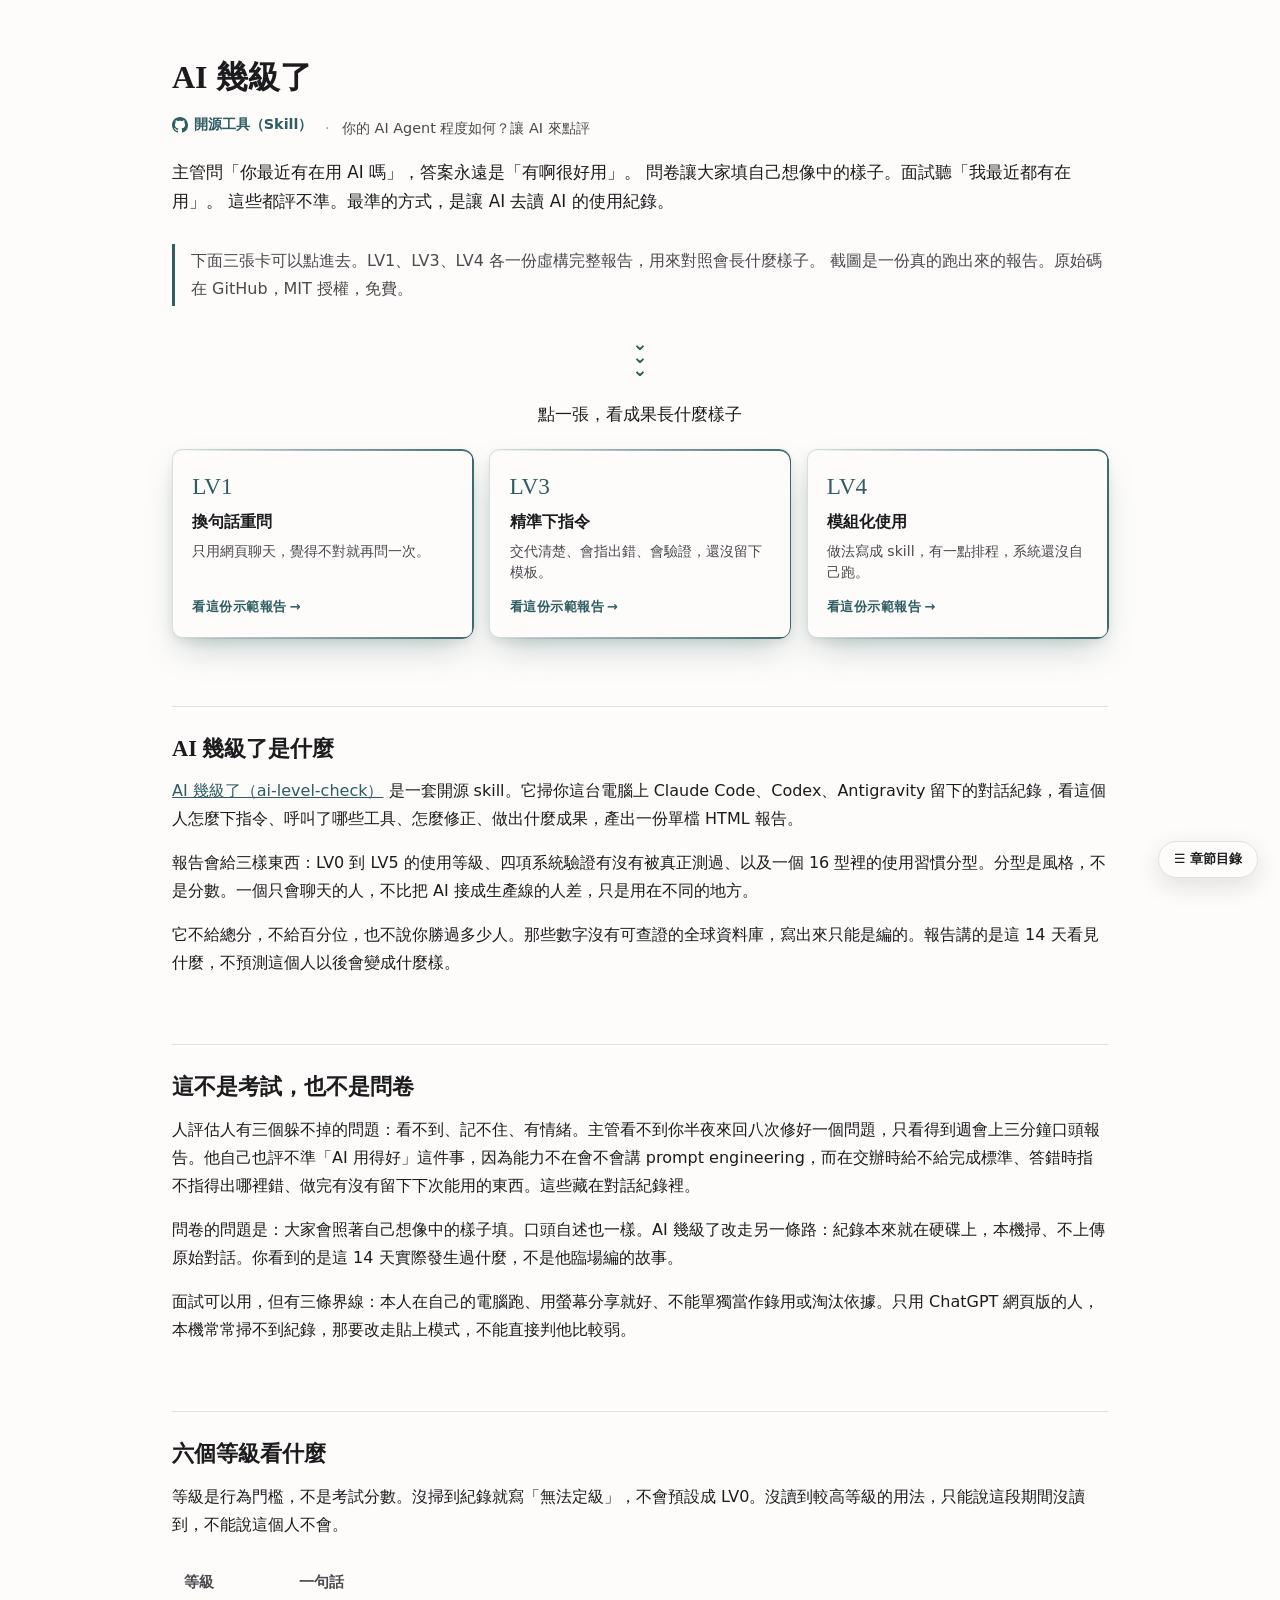
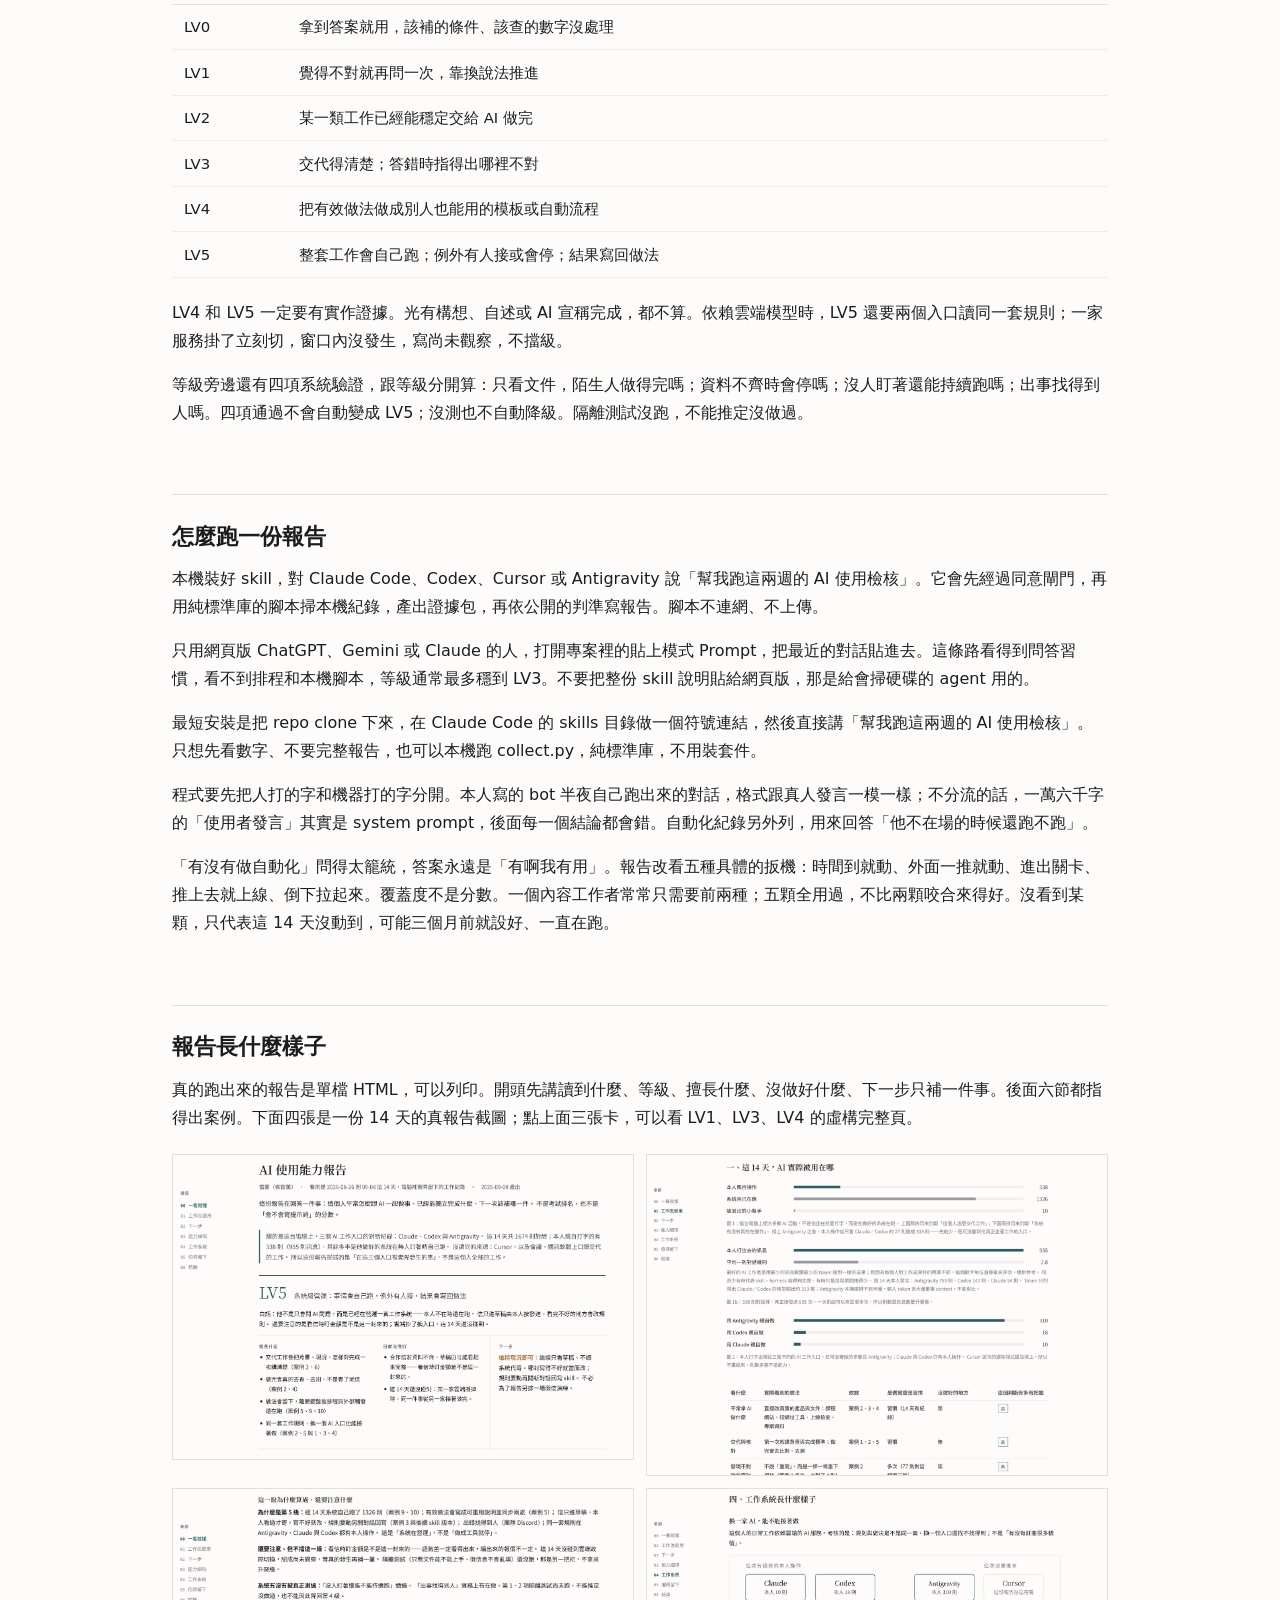
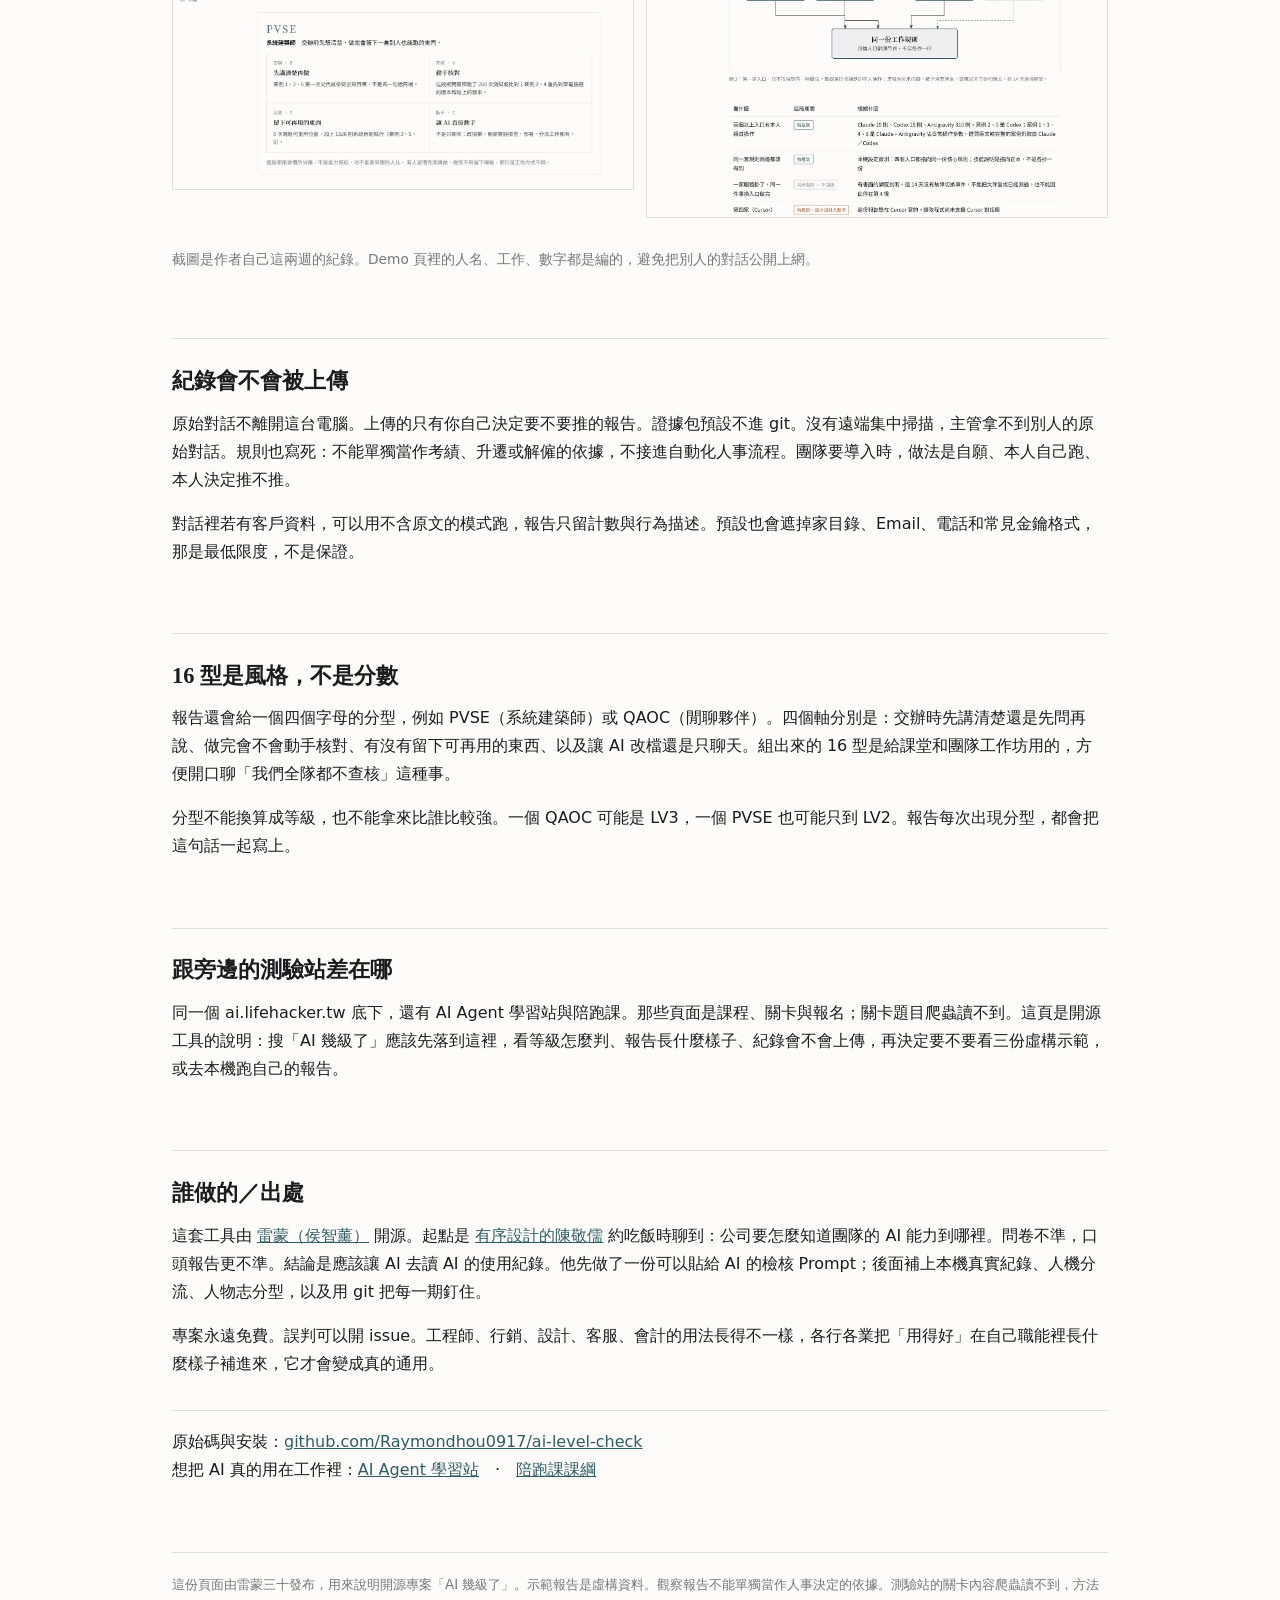
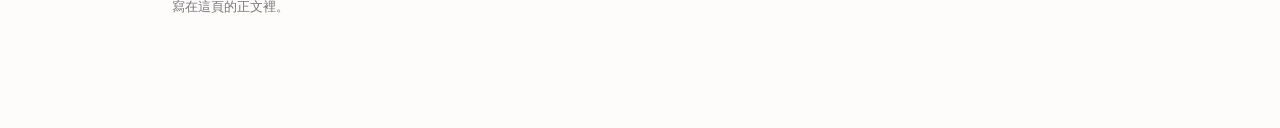
==== commit 2e25ce08: "入口頁：專案名連 GitHub，手機小標整句換行 三張 Demo 卡加上常駐陰影與跑光邊框，chevron 與說明拉開距離。  Co-authored-by: Cursor <cursoragent@" ====
--- a/docs/index.html
+++ b/docs/index.html
@@ -106,7 +106,7 @@
       開源工具（Skill）
     </a>
     <span class="meta-dot" aria-hidden="true">·</span>
-    你的 AI Agent 程度如何？讓 AI 來點評
+    <span class="tagline">你的 AI Agent 程度如何？讓 AI 來點評</span>
   </p>
 </header>
 
@@ -150,7 +150,7 @@
 
 <h2 id="what">AI 幾級了是什麼</h2>
 <p>
-AI 幾級了（ai-level-check）是一套開源 skill。它掃你這台電腦上 Claude Code、Codex、Antigravity 留下的對話紀錄，看這個人怎麼下指令、呼叫了哪些工具、怎麼修正、做出什麼成果，產出一份單檔 HTML 報告。
+<a href="https://github.com/Raymondhou0917/ai-level-check">AI 幾級了（ai-level-check）</a> 是一套開源 skill。它掃你這台電腦上 Claude Code、Codex、Antigravity 留下的對話紀錄，看這個人怎麼下指令、呼叫了哪些工具、怎麼修正、做出什麼成果，產出一份單檔 HTML 報告。
 </p>
 <p>
 報告會給三樣東西：LV0 到 LV5 的使用等級、四項系統驗證有沒有被真正測過、以及一個 16 型裡的使用習慣分型。分型是風格，不是分數。一個只會聊天的人，不比把 AI 接成生產線的人差，只是用在不同的地方。
--- a/docs/assets/report.css
+++ b/docs/assets/report.css
@@ -190,27 +190,39 @@
   .repo-link svg{flex:none}
   .repo-link:hover{border-bottom-color:var(--accent)}
   .meta-dot{margin:0 .55em;color:var(--muted)}
-  .demo-hint{display:flex;flex-direction:column;align-items:center;margin:0 0 .15em;
-             color:var(--accent);line-height:.55;font-size:1.15rem;font-weight:700}
-  .demo-lead{text-align:center;font-family:var(--serif);font-size:1.05rem;margin:0 0 1em;color:var(--ink)}
-  .demo-cards{display:grid;grid-template-columns:1fr 1fr 1fr;gap:14px;margin:0 0 2.4em}
+  .tagline{word-break:keep-all}
+  .demo-hint{display:flex;flex-direction:column;align-items:center;margin:.2em 0 1.25em;
+             color:var(--accent);line-height:.7;font-size:1.15rem;font-weight:700}
+  .demo-lead{text-align:center;font-family:var(--serif);font-size:1.05rem;
+             margin:.55em 0 1.2em;color:var(--ink)}
+  .demo-cards{display:grid;grid-template-columns:1fr 1fr 1fr;gap:16px;margin:0 0 2.4em}
   .demo-cards a.card-lift{display:flex;flex-direction:column;padding:1.2em 1.2em 1.15em;
                           text-decoration:none;color:inherit;cursor:pointer;
-                          background:var(--paper);border:1px solid var(--line);border-radius:10px}
+                          background:var(--paper);border:1px solid rgba(47,93,98,.18);
+                          border-radius:10px;overflow:visible;
+                          box-shadow:0 4px 10px rgba(28,28,30,.07),0 16px 32px -10px rgba(47,93,98,.34)}
   .demo-cards .lv{font-family:var(--serif);font-size:1.45rem;color:var(--accent);margin:0 0 .15em}
   .demo-cards .name{font-family:var(--serif);font-size:1.02rem;color:var(--ink);margin:0 0 .4em;font-weight:600}
   .demo-cards p{margin:0;font-size:.88rem;color:var(--ink-2);line-height:1.55}
   .demo-cards .go{margin-top:auto;padding-top:.9em;font-size:.82rem;font-weight:700;
                   letter-spacing:.04em;color:var(--accent)}
   .demo-cards .go-arrow{display:inline-block;margin-left:.2em}
-  .card-lift{position:relative;transition:translate .16s ease-out,border-color .16s ease-out}
-  .card-lift::after{content:"";position:absolute;inset:0;border-radius:inherit;pointer-events:none;
-                    box-shadow:0 3px 6px rgba(47,93,98,.08),0 22px 40px -16px rgba(47,93,98,.28);
-                    opacity:0;transition:opacity .18s ease-out}
-  .card-lift::before{content:"";position:absolute;inset:0 0 -8px;z-index:-1;border-radius:inherit}
-  a.card-lift:hover{translate:0 -4px;border-color:var(--accent)}
-  a.card-lift:hover::after{opacity:1}
-  a.card-lift:hover .go-arrow{animation:go-nudge .9s ease-in-out infinite}
+  .card-lift{position:relative;z-index:0;isolation:isolate;
+             transition:translate .16s ease-out,box-shadow .16s ease-out}
+  .card-lift::before{content:"";position:absolute;inset:-1.5px;border-radius:12px;
+                    padding:1.5px;pointer-events:none;z-index:1;
+                    background:linear-gradient(90deg,transparent 0,var(--accent) 50%,transparent 100%);
+                    background-size:220% 100%;
+                    -webkit-mask:linear-gradient(#000 0 0) content-box,linear-gradient(#000 0 0);
+                    -webkit-mask-composite:xor;mask-composite:exclude;
+                    animation:card-orbit 2.4s linear infinite}
+  .demo-cards a.card-lift:nth-child(2)::before{animation-delay:-.8s}
+  .demo-cards a.card-lift:nth-child(3)::before{animation-delay:-1.6s}
+  a.card-lift:hover,a.card-lift:focus-visible{translate:0 -4px;
+    box-shadow:0 6px 10px rgba(28,28,30,.06),0 22px 36px -14px rgba(47,93,98,.38)}
+  a.card-lift:active{translate:0 -1px}
+  a.card-lift:hover .go-arrow,a.card-lift:focus-visible .go-arrow{
+    animation:go-nudge .9s ease-in-out infinite}
   @keyframes chevron-flow{
     0%,100%{opacity:.18;transform:translateY(0)}
     40%{opacity:1;transform:translateY(3px)}
@@ -220,8 +232,12 @@
     0%,100%{transform:translateX(0)}
     50%{transform:translateX(4px)}
   }
+  @keyframes card-orbit{
+    0%{background-position:120% 0}
+    100%{background-position:-120% 0}
+  }
   @media (prefers-reduced-motion:reduce){
-    .card-lift,.card-lift::after{transition-duration:.01ms}
+    .card-lift,.card-lift::before{transition-duration:.01ms;animation:none}
     .chevron-flow{animation:none;opacity:.45}
     a.card-lift:hover .go-arrow{animation:none}
   }
@@ -231,4 +247,7 @@
   @media (max-width:800px){
     .demo-cards{grid-template-columns:1fr}
     .shot-grid{grid-template-columns:1fr}
-  }
+    .meta{display:flex;flex-direction:column;align-items:flex-start;gap:.45em}
+    .meta-dot{display:none}
+    .tagline{display:block;width:100%;line-height:1.5}
+  }
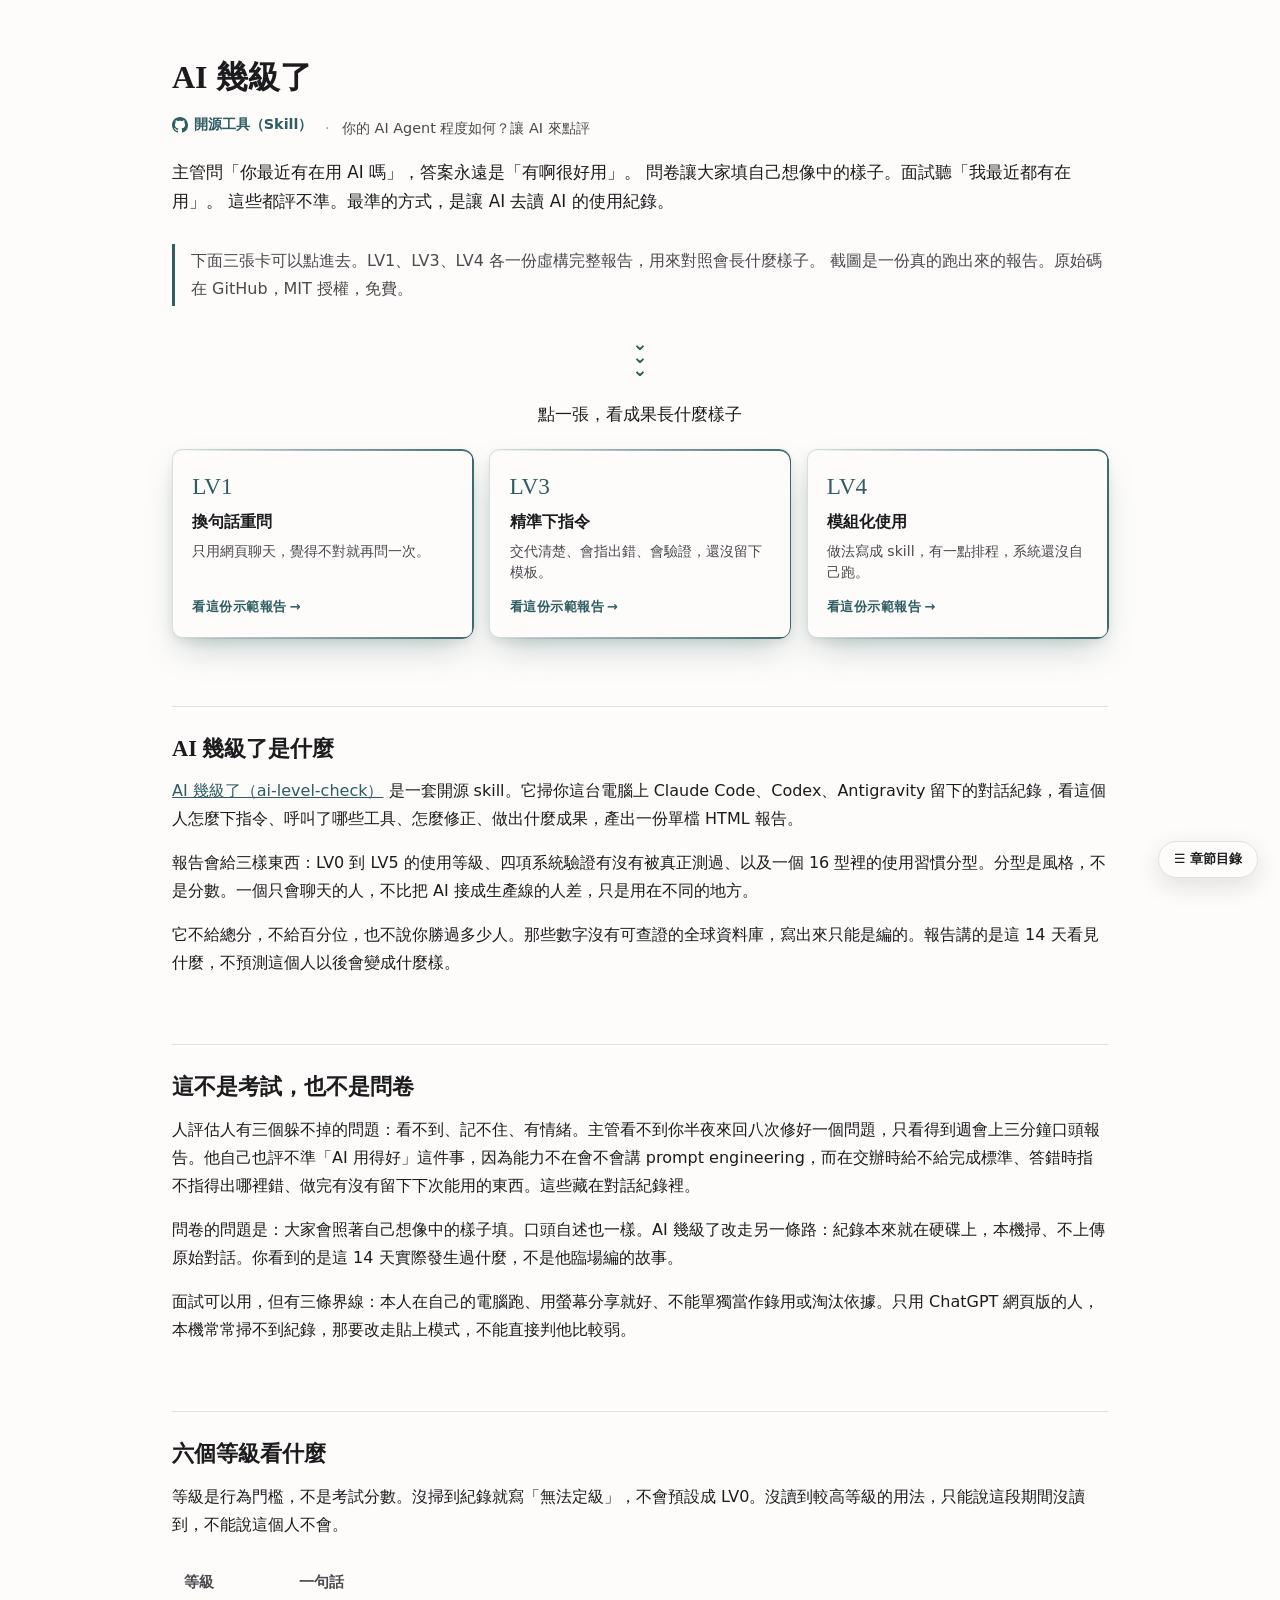
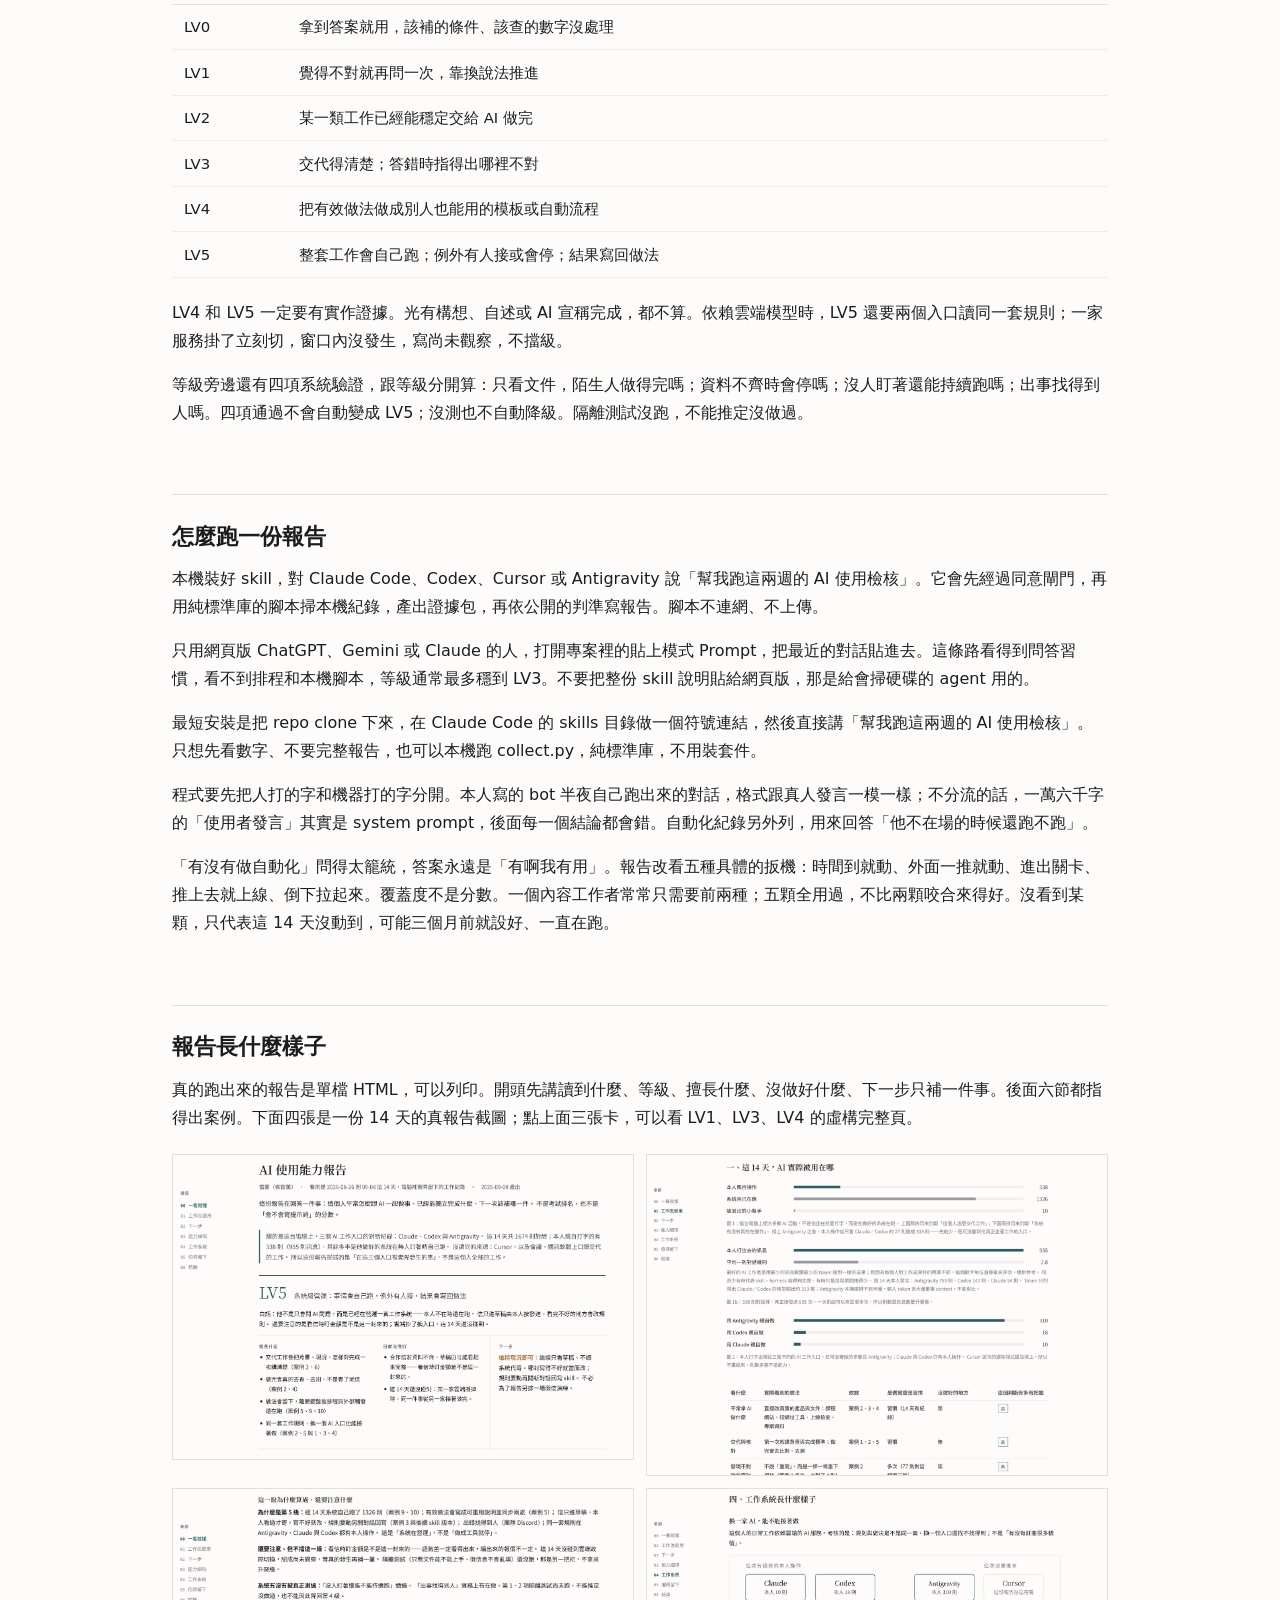
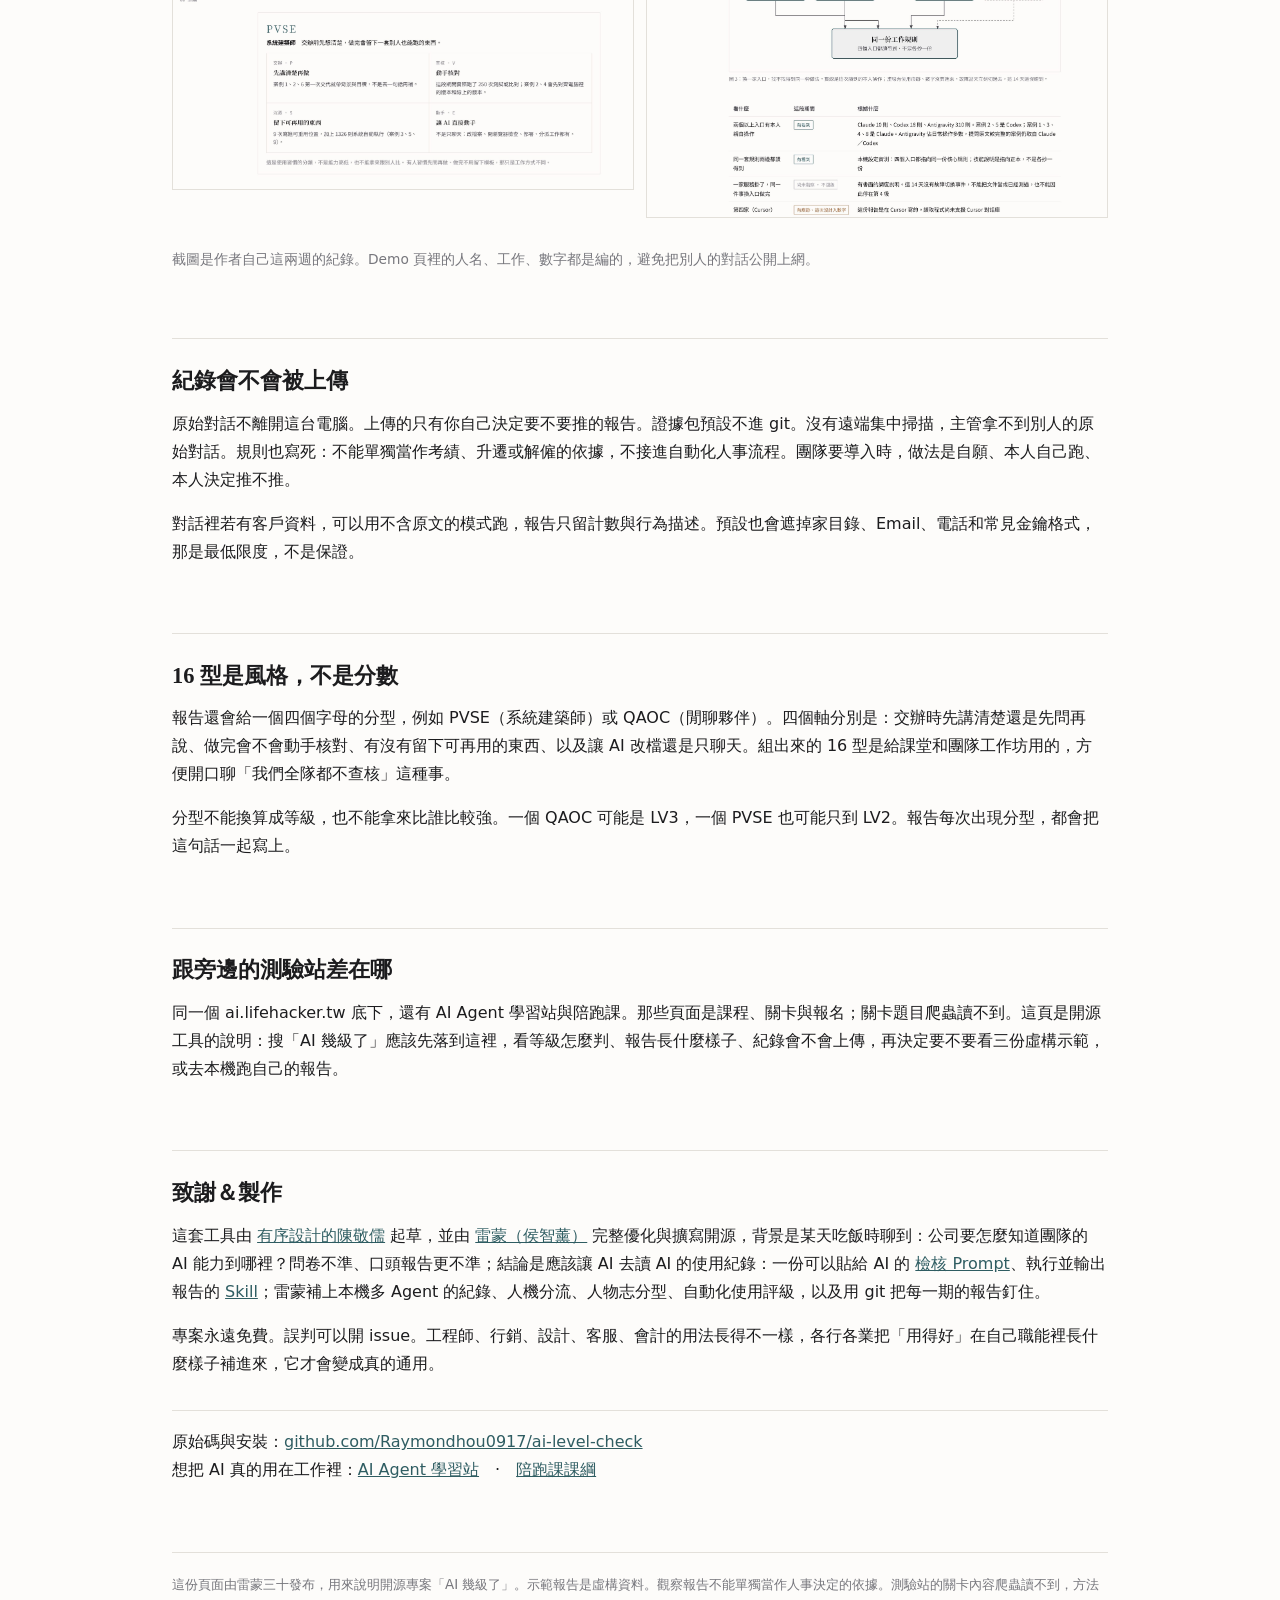
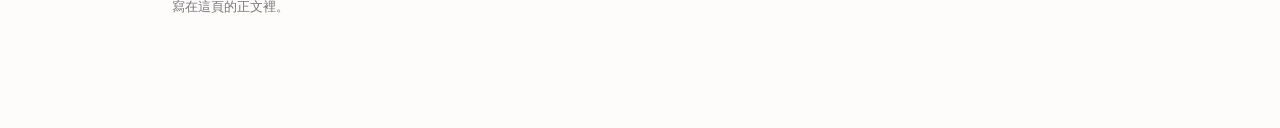
==== commit a9a59c1a: "0.4.4：原版三塊釘回報告，補公開 Roadmap 與致謝 讓報告重新寫工作系統、AI 掌握與應用成熟度；公開還沒做的項目，方便外人開 PR；致謝改為陳敬儒起草、雷蒙擴寫開源。  Co-author" ====
--- a/docs/index.html
+++ b/docs/index.html
@@ -95,7 +95,7 @@
   <a href="#privacy"><span class="tn">06</span>會不會上傳</a>
   <a href="#persona"><span class="tn">07</span>16 型</a>
   <a href="#vs-quiz"><span class="tn">08</span>跟測驗差在哪</a>
-  <a href="#who"><span class="tn">09</span>誰做的</a>
+  <a href="#who"><span class="tn">09</span>致謝</a>
 </nav>
 <div class="wrap">
 <header id="top">
@@ -244,9 +244,9 @@
 同一個 ai.lifehacker.tw 底下，還有 AI Agent 學習站與陪跑課。那些頁面是課程、關卡與報名；關卡題目爬蟲讀不到。這頁是開源工具的說明：搜「AI 幾級了」應該先落到這裡，看等級怎麼判、報告長什麼樣子、紀錄會不會上傳，再決定要不要看三份虛構示範，或去本機跑自己的報告。
 </p>
 
-<h2 id="who">誰做的／出處</h2>
-<p>
-這套工具由 <a href="https://raymondhouch.com/" rel="noopener">雷蒙（侯智薰）</a> 開源。起點是 <a href="https://www.inorder.studio/about000" rel="noopener">有序設計的陳敬儒</a> 約吃飯時聊到：公司要怎麼知道團隊的 AI 能力到哪裡。問卷不準，口頭報告更不準。結論是應該讓 AI 去讀 AI 的使用紀錄。他先做了一份可以貼給 AI 的檢核 Prompt；後面補上本機真實紀錄、人機分流、人物志分型，以及用 git 把每一期釘住。
+<h2 id="who">致謝＆製作</h2>
+<p>
+這套工具由 <a href="https://www.inorder.studio/" rel="noopener">有序設計的陳敬儒</a> 起草，並由 <a href="https://raymondhouch.com/" rel="noopener">雷蒙（侯智薰）</a> 完整優化與擴寫開源，背景是某天吃飯時聊到：公司要怎麼知道團隊的 AI 能力到哪裡？問卷不準、口頭報告更不準；結論是應該讓 AI 去讀 AI 的使用紀錄：一份可以貼給 AI 的 <a href="https://inorders.notion.site/ai-prompt" rel="noopener">檢核 Prompt</a>、執行並輸出報告的 <a href="https://github.com/Raymondhou0917/ai-level-check">Skill</a>；雷蒙補上本機多 Agent 的紀錄、人機分流、人物志分型、自動化使用評級，以及用 git 把每一期的報告釘住。
 </p>
 <p>
 專案永遠免費。誤判可以開 issue。工程師、行銷、設計、客服、會計的用法長得不一樣，各行各業把「用得好」在自己職能裡長什麼樣子補進來，它才會變成真的通用。
